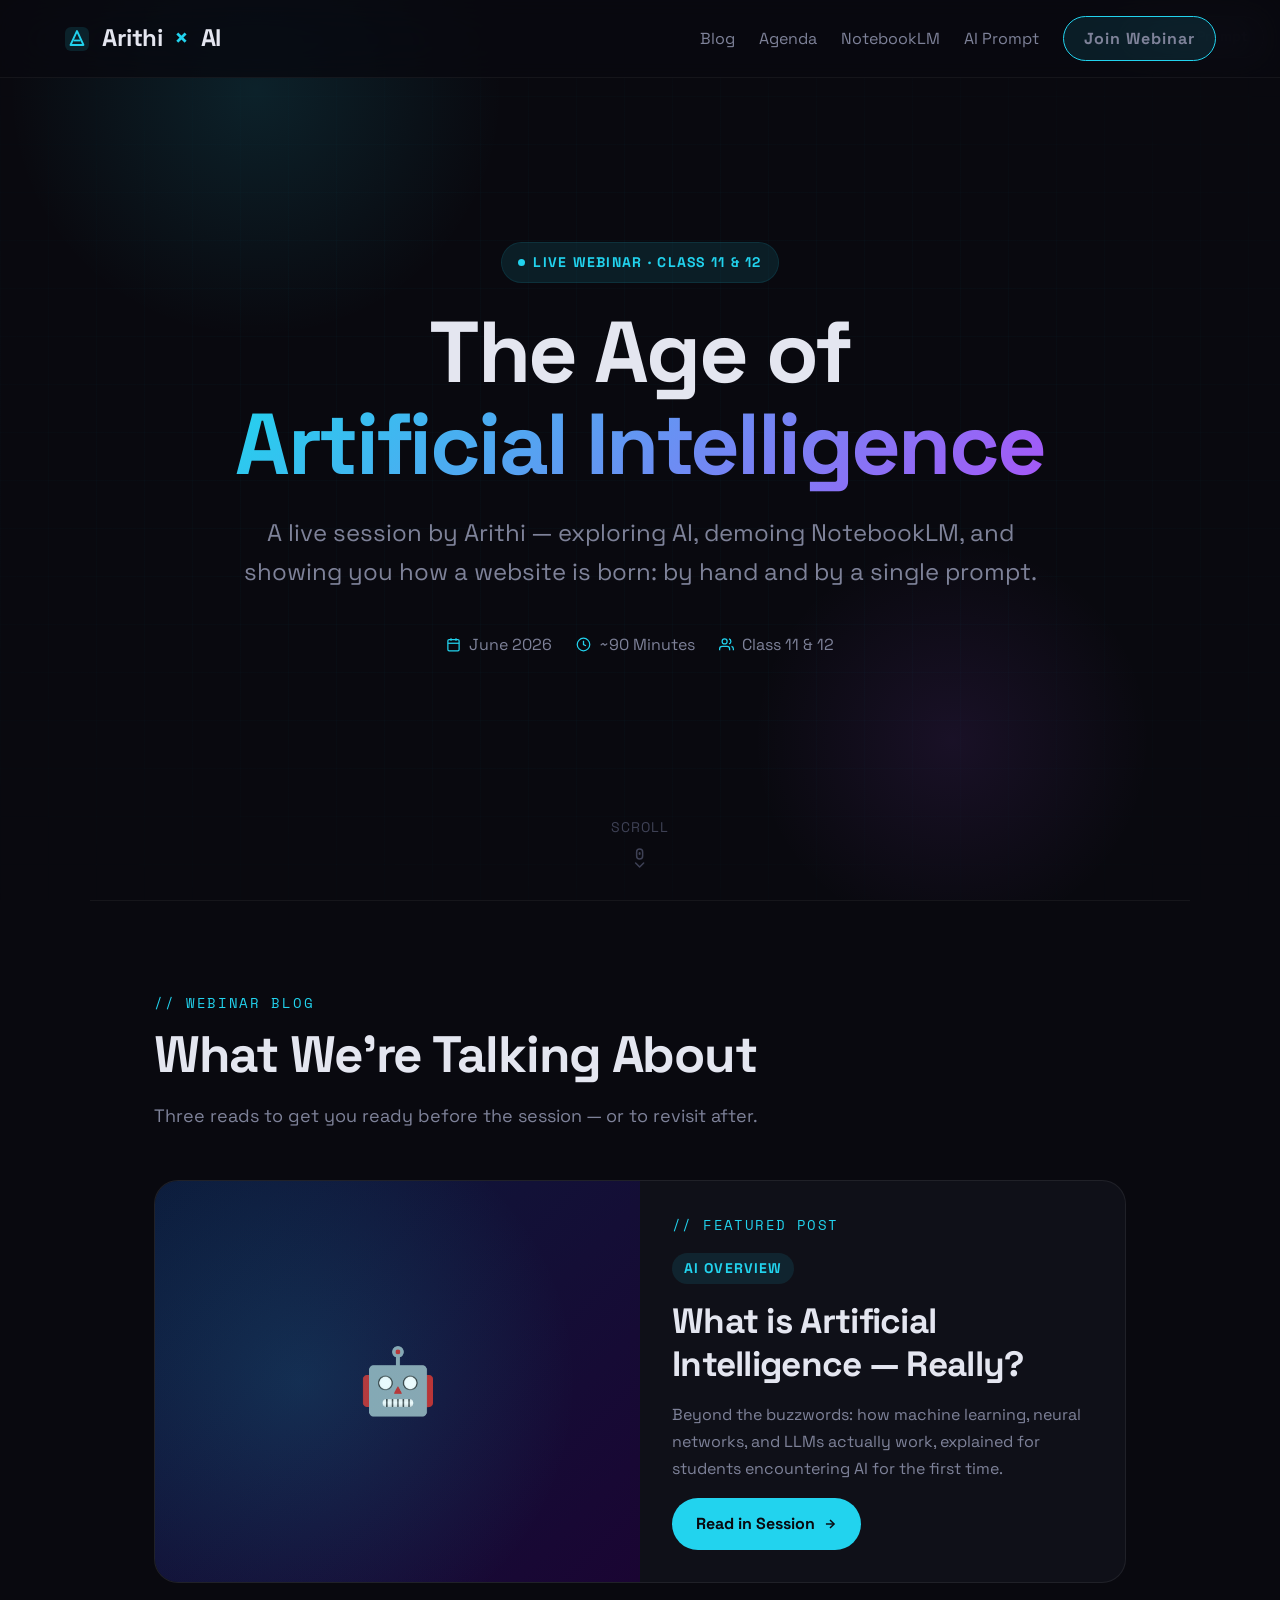
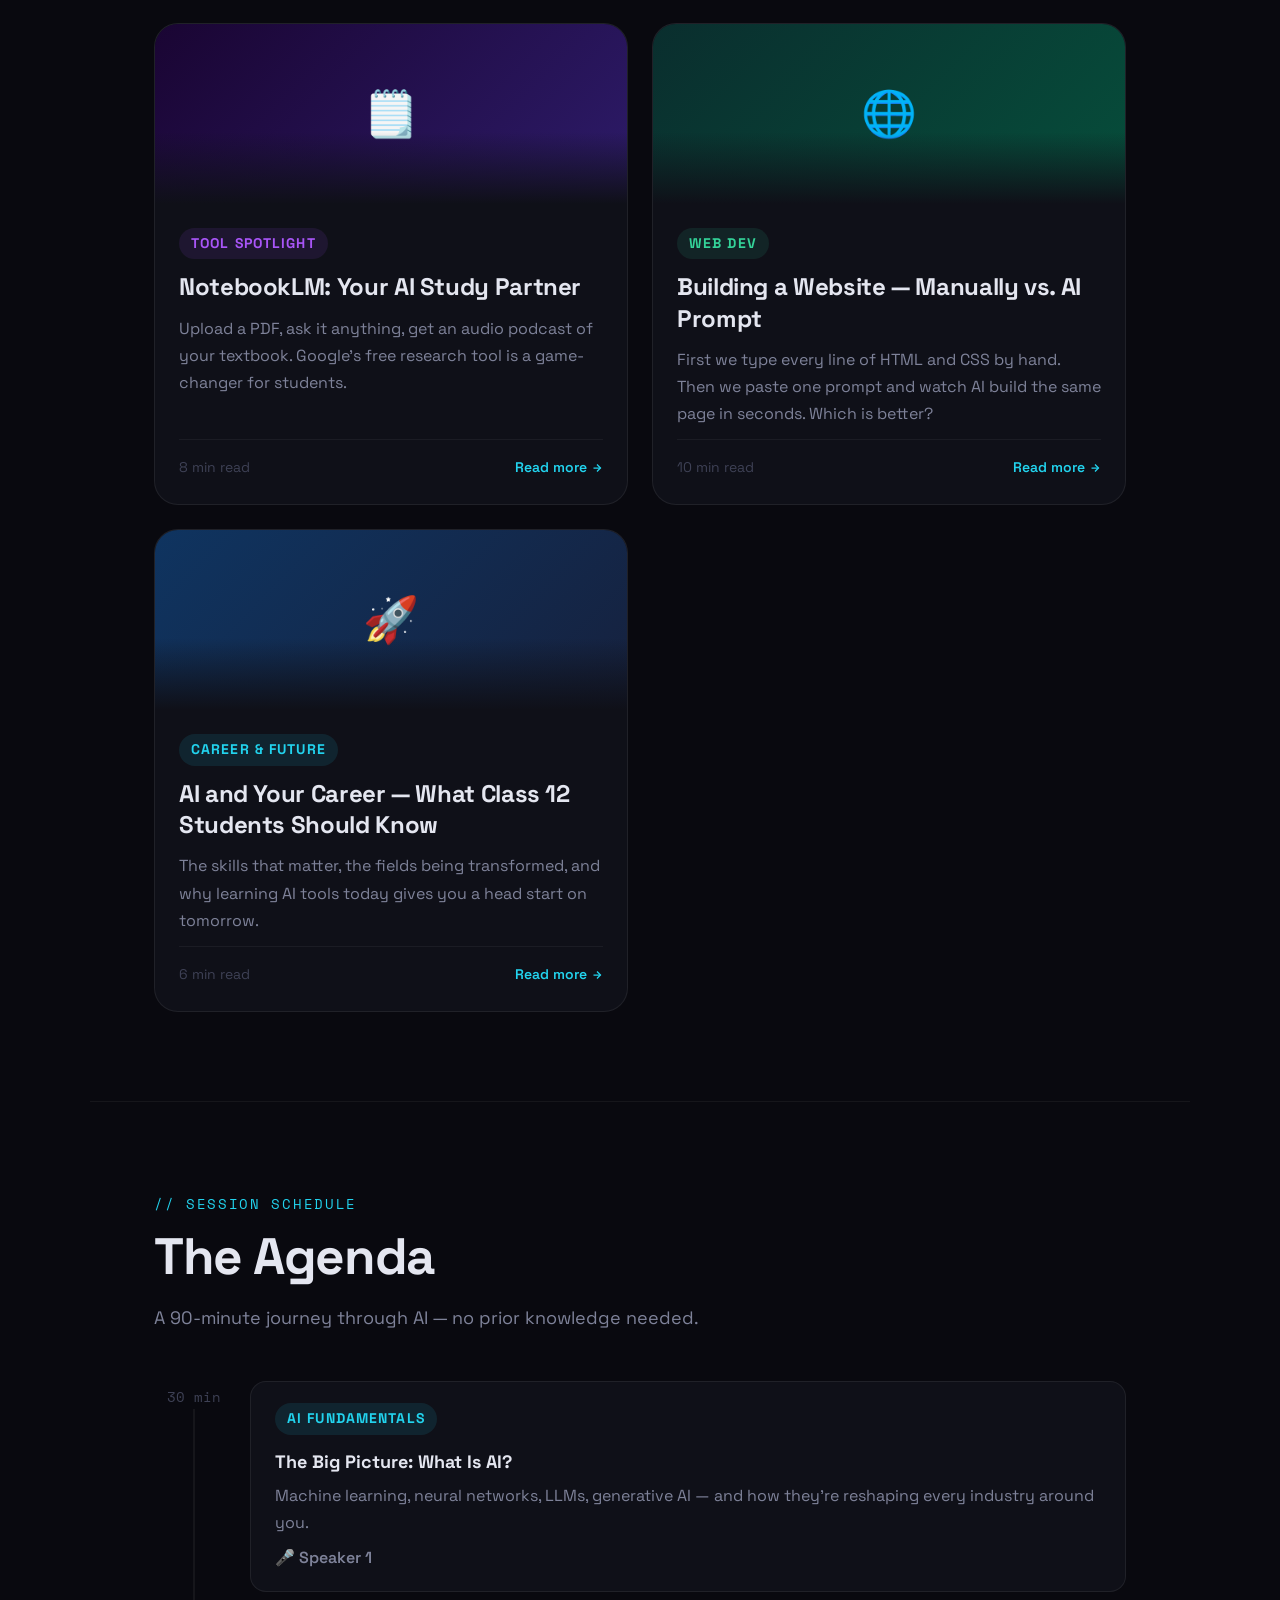
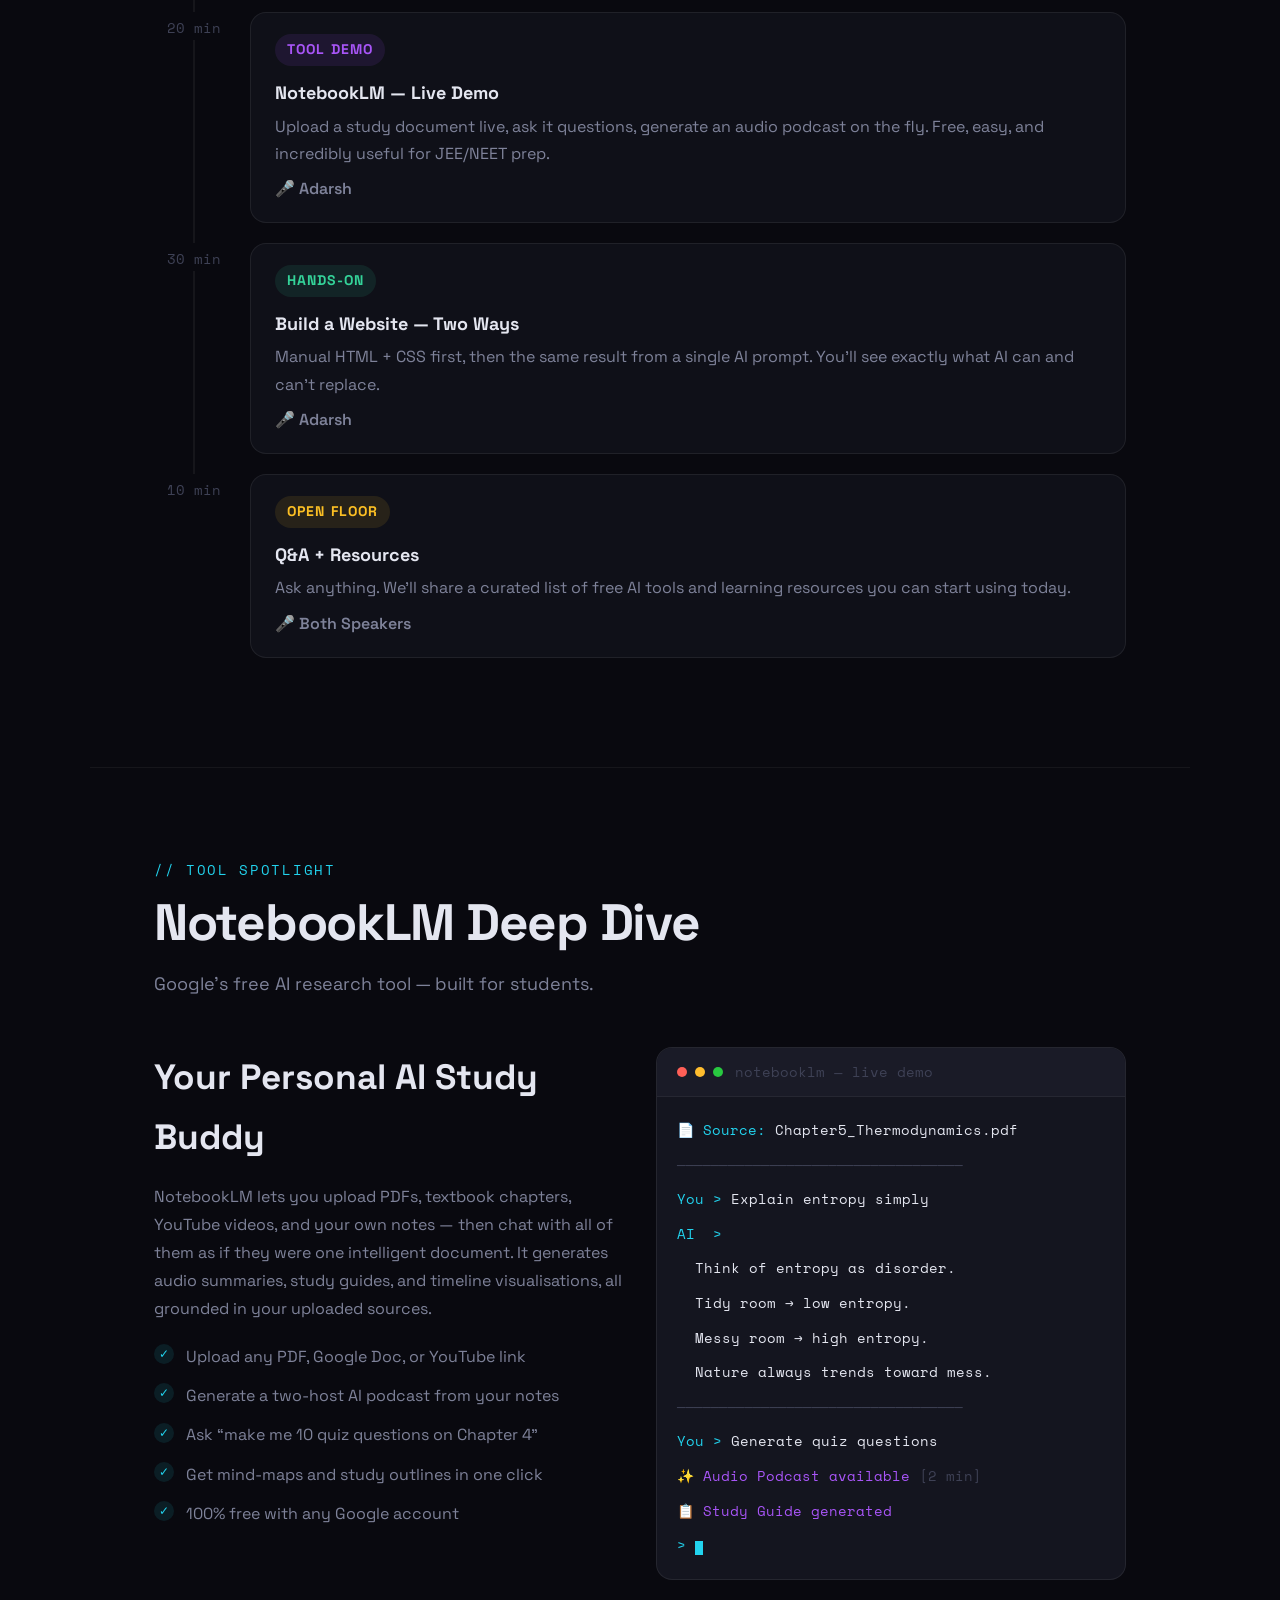
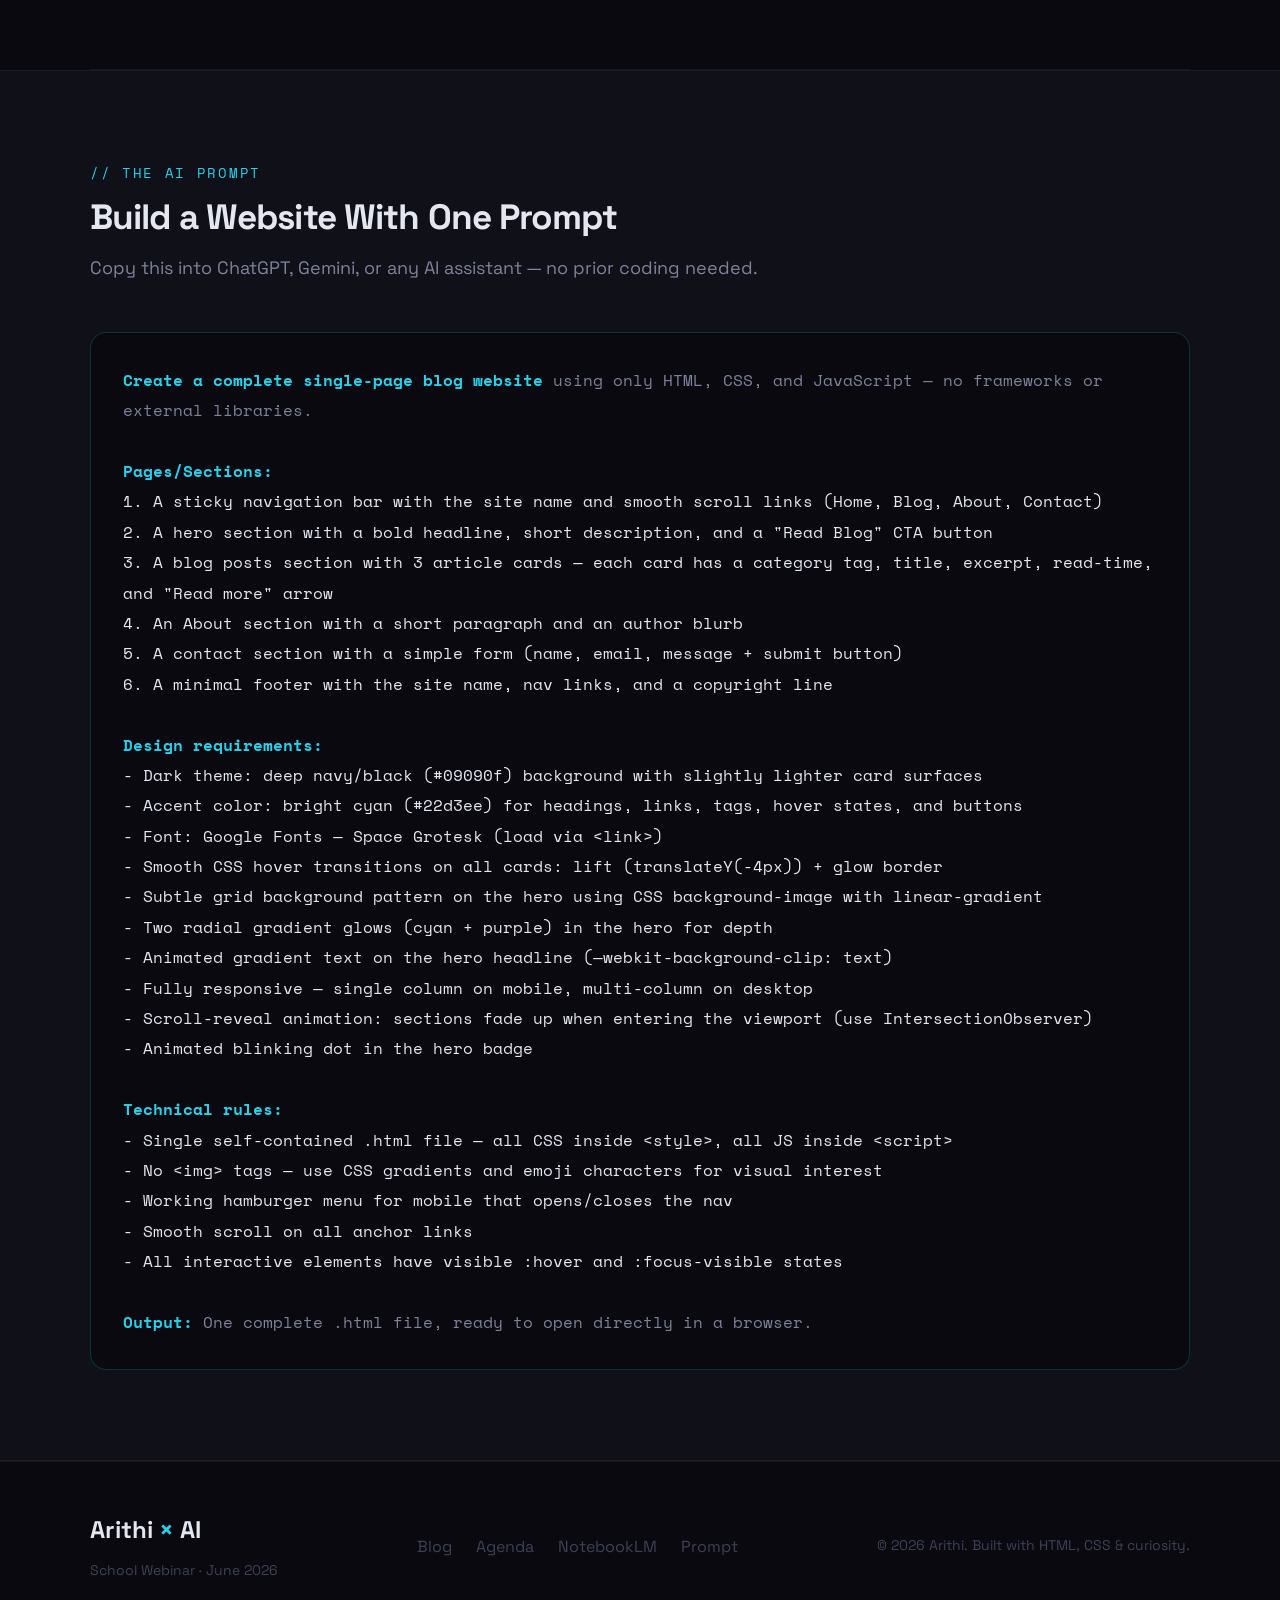
==== index.html @ dba4699f "feat: add Arithi AI webinar blog site (HTML/CSS/JS)" ====
<!DOCTYPE html>
<html lang="en">
<head>
  <meta charset="UTF-8" />
  <meta name="viewport" content="width=device-width, initial-scale=1.0" />
  <title>Arithi × AI Webinar — Blog</title>
  <link rel="preconnect" href="https://fonts.googleapis.com">
  <link rel="preconnect" href="https://fonts.gstatic.com" crossorigin>
  <link href="https://fonts.googleapis.com/css2?family=Space+Grotesk:wght@300..700&family=Space+Mono:wght@400;700&display=swap" rel="stylesheet">
  <style>
    /* ── RESET & TOKENS ───────────────────────────── */
    *, *::before, *::after { box-sizing: border-box; margin: 0; padding: 0; }
    html {
      scroll-behavior: smooth;
      scroll-padding-top: 72px;
      -webkit-font-smoothing: antialiased;
    }
    :root {
      --ff-body:    'Space Grotesk', sans-serif;
      --ff-mono:    'Space Mono', monospace;

      --text-xs:    clamp(.75rem,  .7rem  + .25vw, .875rem);
      --text-sm:    clamp(.875rem, .8rem  + .35vw, 1rem);
      --text-base:  clamp(1rem,    .95rem + .25vw, 1.125rem);
      --text-lg:    clamp(1.125rem,1rem   + .75vw, 1.5rem);
      --text-xl:    clamp(1.5rem,  1.2rem + 1.25vw,2.25rem);
      --text-2xl:   clamp(2rem,    1.2rem + 2.5vw, 3.5rem);
      --text-hero:  clamp(2.6rem,  1rem   + 5.5vw, 6rem);

      --sp1:.25rem; --sp2:.5rem;  --sp3:.75rem; --sp4:1rem;
      --sp5:1.25rem;--sp6:1.5rem; --sp8:2rem;   --sp10:2.5rem;
      --sp12:3rem;  --sp16:4rem;  --sp20:5rem;  --sp24:6rem;

      --r-sm:.375rem; --r-md:.5rem; --r-lg:.75rem;
      --r-xl:1rem;    --r-2xl:1.5rem; --r-full:9999px;

      --dur:180ms;
      --ease:cubic-bezier(.16,1,.3,1);

      --bg:       #09090f;
      --surf:     #0f1018;
      --surf2:    #14151f;
      --surf3:    #1a1b27;
      --border:   rgba(255,255,255,.07);
      --div:      rgba(255,255,255,.05);

      --tx:       #e4e6f0;
      --tx-mut:   #7e8299;
      --tx-faint: #3e4155;

      --cyan:     #22d3ee;
      --cyan-dim: rgba(34,211,238,.1);
      --cyan-glo: rgba(34,211,238,.2);
      --purple:   #a855f7;
      --purple-dim:rgba(168,85,247,.1);

      --sh-sm: 0 1px 3px rgba(0,0,0,.5);
      --sh-md: 0 4px 20px rgba(0,0,0,.6);
      --sh-lg: 0 12px 48px rgba(0,0,0,.7);
    }

    body {
      font-family: var(--ff-body);
      font-size: var(--text-base);
      color: var(--tx);
      background: var(--bg);
      line-height: 1.7;
    }
    img { display:block; max-width:100%; height:auto; }
    a   { color:inherit; text-decoration:none; }
    button { cursor:pointer; background:none; border:none; font:inherit; color:inherit; }
    ::selection { background:var(--cyan-glo); color:var(--tx); }
    :focus-visible { outline:2px solid var(--cyan); outline-offset:3px; border-radius:var(--r-sm); }
    @media (prefers-reduced-motion:reduce) {
      *,*::before,*::after { animation-duration:.01ms!important; transition-duration:.01ms!important; }
    }

    /* ── NAV ────────────────────────────────────── */
    .nav {
      position: fixed; inset: 0 0 auto;
      z-index: 200;
      display: flex; align-items: center; justify-content: space-between;
      padding: var(--sp4) clamp(var(--sp6),5vw,var(--sp16));
      background: rgba(9,9,15,.82);
      backdrop-filter: blur(20px) saturate(160%);
      border-bottom: 1px solid var(--div);
      transition: background var(--dur) var(--ease);
    }
    .nav-logo {
      display: flex; align-items: center; gap: var(--sp3);
      font-weight: 700; font-size: var(--text-lg); letter-spacing: -.02em;
    }
    .nav-logo .accent { color: var(--cyan); }
    .nav-links {
      display: flex; align-items: center; gap: var(--sp6);
    }
    .nav-links a {
      font-size: var(--text-sm); color: var(--tx-mut);
      transition: color var(--dur) var(--ease);
      position: relative;
    }
    .nav-links a::after {
      content:''; position:absolute; bottom:-3px; left:0; right:0;
      height:1px; background:var(--cyan); transform:scaleX(0);
      transform-origin:left; transition:transform var(--dur) var(--ease);
    }
    .nav-links a:hover { color:var(--tx); }
    .nav-links a:hover::after { transform:scaleX(1); }
    .nav-cta {
      padding: var(--sp2) var(--sp5);
      background: var(--cyan-dim);
      border: 1px solid var(--cyan);
      color: var(--cyan);
      border-radius: var(--r-full);
      font-size: var(--text-xs); font-weight: 700; letter-spacing:.06em;
      transition: all var(--dur) var(--ease);
    }
    .nav-cta:hover { background:var(--cyan); color:var(--bg); }
    .hamburger {
      display: none; flex-direction: column; gap: 5px;
      width: 28px; padding: var(--sp1);
    }
    .hamburger span {
      display: block; height: 2px; background: var(--tx-mut);
      border-radius: var(--r-full);
      transition: all var(--dur) var(--ease);
    }
    .hamburger.open span:nth-child(1) { transform: translateY(7px) rotate(45deg); }
    .hamburger.open span:nth-child(2) { opacity: 0; }
    .hamburger.open span:nth-child(3) { transform: translateY(-7px) rotate(-45deg); }
    @media (max-width:720px) {
      .nav-links { display:none; position:absolute; top:100%; left:0; right:0;
        flex-direction:column; align-items:stretch; gap:0;
        background:var(--surf); border-bottom:1px solid var(--div); padding:var(--sp4) 0;
      }
      .nav-links.open { display:flex; }
      .nav-links a { padding:var(--sp3) clamp(var(--sp6),5vw,var(--sp16)); font-size:var(--text-base); }
      .nav-links a::after { display:none; }
      .nav-cta { margin:var(--sp3) clamp(var(--sp6),5vw,var(--sp16)); }
      .hamburger { display:flex; }
    }

    /* ── HERO ─────────────────────────────────────── */
    .hero {
      min-height: 100dvh;
      display: grid; place-items: center;
      padding: var(--sp24) clamp(var(--sp6),5vw,var(--sp16));
      position: relative; overflow: hidden; text-align: center;
    }
    .hero-grid-bg {
      position:absolute; inset:0;
      background-image:
        linear-gradient(rgba(34,211,238,.025) 1px,transparent 1px),
        linear-gradient(90deg,rgba(34,211,238,.025) 1px,transparent 1px);
      background-size:48px 48px;
      mask-image:radial-gradient(ellipse 80% 70% at 50% 50%,black 40%,transparent 100%);
    }
    .hero-glow-1 {
      position:absolute; width:500px; height:500px; border-radius:50%;
      background:radial-gradient(circle,rgba(34,211,238,.12) 0%,transparent 70%);
      top:10%; left:20%; transform:translate(-50%,-50%); pointer-events:none;
    }
    .hero-glow-2 {
      position:absolute; width:400px; height:400px; border-radius:50%;
      background:radial-gradient(circle,rgba(168,85,247,.1) 0%,transparent 70%);
      top:60%; right:10%; pointer-events:none;
    }
    .hero-inner { position:relative; z-index:1; max-width:860px; }
    .hero-badge {
      display:inline-flex; align-items:center; gap:var(--sp2);
      padding:var(--sp2) var(--sp4);
      border:1px solid var(--cyan-dim); background:var(--cyan-dim);
      color:var(--cyan); border-radius:var(--r-full);
      font-size:var(--text-xs); font-weight:700; letter-spacing:.09em;
      text-transform:uppercase; margin-bottom:var(--sp6);
      animation: badge-in .6s var(--ease) both;
    }
    .blink {
      width:7px;height:7px;border-radius:50%;background:var(--cyan);
      animation:blink 2s ease-in-out infinite;
    }
    @keyframes blink { 0%,100%{opacity:1;transform:scale(1)} 50%{opacity:.3;transform:scale(.6)} }
    @keyframes badge-in { from{opacity:0;transform:translateY(-10px)} to{opacity:1;transform:none} }

    .hero h1 {
      font-size:var(--text-hero); font-weight:700; line-height:1.06;
      letter-spacing:-.03em; margin-bottom:var(--sp6);
      animation: hero-in .7s .1s var(--ease) both;
    }
    .hero h1 .grad {
      background:linear-gradient(135deg,var(--cyan) 0%,var(--purple) 100%);
      -webkit-background-clip:text; -webkit-text-fill-color:transparent; background-clip:text;
    }
    @keyframes hero-in { from{opacity:0;transform:translateY(24px)} to{opacity:1;transform:none} }

    .hero-sub {
      font-size:var(--text-lg); color:var(--tx-mut); max-width:54ch;
      margin:0 auto var(--sp10); line-height:1.6;
      animation: hero-in .7s .2s var(--ease) both;
    }
    .hero-meta {
      display:flex; align-items:center; justify-content:center;
      gap:var(--sp6); flex-wrap:wrap;
      font-size:var(--text-sm); color:var(--tx-mut);
      animation: hero-in .7s .3s var(--ease) both;
    }
    .hero-meta-item { display:flex; align-items:center; gap:var(--sp2); }
    .hero-meta-item svg { color:var(--cyan); }
    .hero-scroll {
      position:absolute; bottom:var(--sp8); left:50%; transform:translateX(-50%);
      display:flex; flex-direction:column; align-items:center; gap:var(--sp2);
      font-size:var(--text-xs); color:var(--tx-faint); letter-spacing:.08em;
      animation:float 3s ease-in-out infinite;
    }
    @keyframes float { 0%,100%{transform:translateX(-50%) translateY(0)} 50%{transform:translateX(-50%) translateY(-6px)} }

    /* ── SECTION SHARED ─────────────────────────────────── */
    .section {
      padding: clamp(var(--sp16),7vw,var(--sp24)) clamp(var(--sp6),5vw,var(--sp16));
      max-width: 1100px; margin: 0 auto;
    }
    .sec-label {
      font-family:var(--ff-mono); font-size:var(--text-xs); color:var(--cyan);
      letter-spacing:.12em; text-transform:uppercase; margin-bottom:var(--sp3);
    }
    .sec-title {
      font-size:var(--text-2xl); font-weight:700; letter-spacing:-.025em;
      line-height:1.15; margin-bottom:var(--sp4);
    }
    .sec-sub {
      font-size:var(--text-base); color:var(--tx-mut);
      max-width:58ch; margin-bottom:var(--sp12); line-height:1.7;
    }
    .divider {
      border:none; border-top:1px solid var(--div);
      max-width:1100px; margin:0 auto;
    }

    /* ── BLOG CARDS ─────────────────────────────────────── */
    .blog-grid {
      display: grid;
      grid-template-columns: repeat(auto-fill, minmax(min(320px,100%), 1fr));
      gap: var(--sp6);
    }
    .blog-card {
      background:var(--surf);
      border:1px solid var(--border);
      border-radius:var(--r-2xl);
      overflow:hidden;
      display:flex; flex-direction:column;
      transition: transform var(--dur) var(--ease), box-shadow var(--dur) var(--ease), border-color var(--dur) var(--ease);
      cursor:pointer;
    }
    .blog-card:hover {
      transform:translateY(-4px);
      box-shadow:var(--sh-lg);
      border-color:rgba(34,211,238,.22);
    }
    .blog-card-thumb {
      height:180px;
      display:grid; place-items:center;
      font-size:2.8rem;
      position:relative; overflow:hidden;
    }
    .blog-card-thumb::after {
      content:''; position:absolute; inset:0;
      background:linear-gradient(to bottom,transparent 60%,var(--surf));
    }
    .card-1-bg { background:linear-gradient(135deg,#0f3460 0%,#16213e 100%); }
    .card-2-bg { background:linear-gradient(135deg,#1a0533 0%,#2d1b69 100%); }
    .card-3-bg { background:linear-gradient(135deg,#0a2e2e 0%,#064e3b 100%); }

    .blog-card-body { padding:var(--sp6); flex:1; display:flex; flex-direction:column; gap:var(--sp3); }
    .blog-tag {
      display:inline-block;
      font-size:var(--text-xs); font-weight:700; letter-spacing:.08em; text-transform:uppercase;
      padding:var(--sp1) var(--sp3); border-radius:var(--r-full); align-self:flex-start;
    }
    .tag-ai     { background:var(--cyan-dim);    color:var(--cyan); }
    .tag-tool   { background:var(--purple-dim);  color:var(--purple); }
    .tag-web    { background:rgba(52,211,153,.1); color:#34d399; }

    .blog-card-body h3 {
      font-size:var(--text-lg); font-weight:700; line-height:1.3; letter-spacing:-.015em;
    }
    .blog-card-body p { font-size:var(--text-sm); color:var(--tx-mut); line-height:1.7; flex:1; }
    .blog-card-foot {
      display:flex; align-items:center; justify-content:space-between;
      margin-top:auto; padding-top:var(--sp4);
      border-top:1px solid var(--div);
      font-size:var(--text-xs); color:var(--tx-faint);
    }
    .read-more {
      display:flex; align-items:center; gap:var(--sp1);
      color:var(--cyan); font-weight:600; font-size:var(--text-xs);
      transition:gap var(--dur) var(--ease);
    }
    .blog-card:hover .read-more { gap:var(--sp3); }

    /* ── FEATURED POST ─────────────────────────────────────── */
    .featured {
      background:var(--surf);
      border:1px solid var(--border);
      border-radius:var(--r-2xl);
      display:grid; grid-template-columns:1fr 1fr;
      overflow:hidden; margin-bottom:var(--sp10);
      transition: box-shadow var(--dur) var(--ease);
    }
    .featured:hover { box-shadow:var(--sh-lg); }
    @media (max-width:680px) { .featured { grid-template-columns:1fr; } }
    .featured-visual {
      min-height:280px; background:linear-gradient(135deg,#0c1a3a,#1a0533);
      display:grid; place-items:center; font-size:4rem; position:relative;
    }
    .featured-visual::before {
      content:''; position:absolute; inset:0;
      background:radial-gradient(circle at 30% 50%,rgba(34,211,238,.15),transparent 70%);
    }
    .featured-body {
      padding:var(--sp8); display:flex; flex-direction:column; justify-content:center; gap:var(--sp4);
    }
    .featured-label {
      font-family:var(--ff-mono); font-size:var(--text-xs); color:var(--cyan);
      letter-spacing:.1em; text-transform:uppercase;
    }
    .featured-body h2 {
      font-size:var(--text-xl); font-weight:700; line-height:1.2; letter-spacing:-.02em;
    }
    .featured-body p { font-size:var(--text-sm); color:var(--tx-mut); line-height:1.7; }
    .btn-primary {
      display:inline-flex; align-items:center; gap:var(--sp2);
      padding:var(--sp3) var(--sp6);
      background:var(--cyan); color:var(--bg);
      border-radius:var(--r-full); font-weight:700; font-size:var(--text-sm);
      transition: all var(--dur) var(--ease); align-self:flex-start;
    }
    .btn-primary:hover { background:#06b6d4; transform:translateY(-1px); box-shadow:0 4px 20px var(--cyan-glo); }

    /* ── AGENDA TIMELINE ─────────────────────────────────────── */
    .timeline { display:flex; flex-direction:column; gap:0; }
    .tl-item {
      display:grid; grid-template-columns:80px 1fr;
      gap:var(--sp4); align-items:stretch;
    }
    .tl-left {
      display:flex; flex-direction:column; align-items:center; gap:0;
    }
    .tl-dot {
      width:14px; height:14px; border-radius:50%;
      border:2px solid var(--cyan); background:var(--bg);
      flex-shrink:0; margin-top:6px; position:relative; z-index:1;
      transition:background var(--dur) var(--ease);
    }
    .tl-item:hover .tl-dot { background:var(--cyan); }
    .tl-line { flex:1; width:2px; background:var(--div); margin:0 auto; }
    .tl-item:last-child .tl-line { display:none; }
    .tl-time {
      font-family:var(--ff-mono); font-size:var(--text-xs); color:var(--tx-faint);
      text-align:right; padding-top:4px;
    }
    .tl-card {
      background:var(--surf);
      border:1px solid var(--border);
      border-radius:var(--r-xl);
      padding:var(--sp5) var(--sp6); margin-bottom:var(--sp5);
      transition: border-color var(--dur) var(--ease), box-shadow var(--dur) var(--ease);
    }
    .tl-item:hover .tl-card { border-color:rgba(34,211,238,.2); box-shadow:var(--sh-sm); }
    .tl-card h3 { font-size:var(--text-base); font-weight:700; margin-bottom:var(--sp1); }
    .tl-card p  { font-size:var(--text-sm); color:var(--tx-mut); line-height:1.7; }
    .tl-speaker { font-size:var(--text-xs); color:var(--cyan); font-weight:600; margin-top:var(--sp2); }

    /* ── NOTEBOOKLM DEMO ─────────────────────────────────────── */
    .demo-layout {
      display:grid; grid-template-columns:1fr 1fr;
      gap:var(--sp8); align-items:start;
    }
    @media (max-width:680px) { .demo-layout { grid-template-columns:1fr; } }
    .demo-text h2 { font-size:var(--text-xl); font-weight:700; margin-bottom:var(--sp4); }
    .demo-text p  { font-size:var(--text-sm); color:var(--tx-mut); line-height:1.75; margin-bottom:var(--sp5); }
    .checklist { list-style:none; display:flex; flex-direction:column; gap:var(--sp3); }
    .checklist li {
      display:flex; align-items:flex-start; gap:var(--sp3);
      font-size:var(--text-sm); color:var(--tx-mut);
    }
    .check-icon {
      width:20px; height:20px; border-radius:50%;
      background:rgba(34,211,238,.1); color:var(--cyan);
      display:grid; place-items:center; flex-shrink:0;
      font-size:.75rem; margin-top:.1em;
    }

    .terminal {
      background:var(--surf2); border:1px solid var(--border);
      border-radius:var(--r-xl); overflow:hidden;
      font-family:var(--ff-mono); font-size:var(--text-xs);
    }
    .term-bar {
      display:flex; align-items:center; gap:var(--sp3);
      padding:var(--sp3) var(--sp5);
      background:var(--surf3); border-bottom:1px solid var(--div);
    }
    .term-dots { display:flex; gap:var(--sp2); }
    .td { width:10px; height:10px; border-radius:50%; }
    .td-r{background:#ff5f57;} .td-y{background:#ffbd2e;} .td-g{background:#28c940;}
    .term-title { color:var(--tx-faint); font-size:var(--text-xs); }
    .term-body { padding:var(--sp5); display:flex; flex-direction:column; gap:var(--sp2); line-height:1.9; }
    .t-prompt { color:var(--cyan); }
    .t-out    { color:var(--tx); }
    .t-dim    { color:var(--tx-faint); }
    .t-hl     { color:var(--purple); }
    .term-cursor {
      display:inline-block; width:8px; height:1em;
      background:var(--cyan); animation:cur 1.1s step-end infinite; vertical-align:text-bottom;
    }
    @keyframes cur { 0%,100%{opacity:1} 50%{opacity:0} }

    /* ── PROMPT SECTION ─────────────────────────────────────── */
    .prompt-wrap {
      background:var(--surf); border-top:1px solid var(--div); border-bottom:1px solid var(--div);
      padding:clamp(var(--sp16),7vw,var(--sp24)) clamp(var(--sp6),5vw,var(--sp16));
    }
    .prompt-inner { max-width:1100px; margin:0 auto; }
    .prompt-box {
      background:var(--bg);
      border:1px solid rgba(34,211,238,.2);
      border-radius:var(--r-xl);
      padding:var(--sp8);
      font-family:var(--ff-mono); font-size:var(--text-sm);
      color:var(--tx-mut); line-height:1.9;
      white-space:pre-wrap; word-break:break-word;
      position:relative;
    }
    .pk { color:var(--cyan); font-weight:700; }
    .pv { color:var(--tx); }
    .copy-btn {
      position:absolute; top:var(--sp4); right:var(--sp4);
      display:flex; align-items:center; gap:var(--sp2);
      padding:var(--sp2) var(--sp4);
      border:1px solid var(--border);
      border-radius:var(--r-full); background:var(--surf);
      font-family:var(--ff-body); font-size:var(--text-xs); font-weight:700;
      color:var(--tx-mut); transition:all var(--dur) var(--ease);
    }
    .copy-btn:hover { border-color:var(--cyan); color:var(--cyan); }

    /* ── FOOTER ────────────────────────────────────────── */
    footer {
      padding:var(--sp12) clamp(var(--sp6),5vw,var(--sp16));
      border-top:1px solid var(--div);
    }
    .footer-inner {
      max-width:1100px; margin:0 auto;
      display:flex; align-items:center; justify-content:space-between; flex-wrap:wrap;
      gap:var(--sp6);
    }
    .footer-logo { font-weight:700; font-size:var(--text-lg); }
    .footer-logo span { color:var(--cyan); }
    .footer-links { display:flex; gap:var(--sp6); }
    .footer-links a { font-size:var(--text-sm); color:var(--tx-faint); transition:color var(--dur) var(--ease); }
    .footer-links a:hover { color:var(--cyan); }
    .footer-copy { font-size:var(--text-xs); color:var(--tx-faint); }

    /* ── REVEAL ANIMATION ───────────────────────────────────────── */
    .reveal { opacity:0; transform:translateY(22px); transition:opacity .55s var(--ease), transform .55s var(--ease); }
    .reveal.in { opacity:1; transform:none; }
    .reveal-d1 { transition-delay:.08s; }
    .reveal-d2 { transition-delay:.16s; }
    .reveal-d3 { transition-delay:.24s; }
  </style>
</head>
<body>

  <!-- NAV -->
  <nav class="nav" id="nav">
    <div class="nav-logo">
      <svg width="26" height="26" viewBox="0 0 26 26" fill="none" aria-label="Arithi">
        <rect x="1" y="1" width="24" height="24" rx="6" fill="rgba(34,211,238,.12)"/>
        <path d="M13 5L19.5 19H6.5L13 5Z" stroke="#22d3ee" stroke-width="1.8" stroke-linejoin="round"/>
        <line x1="9.5" y1="14.5" x2="16.5" y2="14.5" stroke="#22d3ee" stroke-width="1.8"/>
      </svg>
      Arithi <span class="accent">×</span> AI
    </div>
    <div class="nav-links" id="navLinks">
      <a href="#blog">Blog</a>
      <a href="#agenda">Agenda</a>
      <a href="#notebooklm">NotebookLM</a>
      <a href="#prompt">AI Prompt</a>
      <a href="#agenda" class="nav-cta">Join Webinar</a>
    </div>
    <button class="hamburger" id="hamburger" aria-label="Toggle menu">
      <span></span><span></span><span></span>
    </button>
  </nav>

  <!-- HERO -->
  <section class="hero">
    <div class="hero-grid-bg"></div>
    <div class="hero-glow-1"></div>
    <div class="hero-glow-2"></div>
    <div class="hero-inner">
      <div class="hero-badge"><span class="blink"></span>Live Webinar &middot; Class 11 &amp; 12</div>
      <h1>The Age of<br><span class="grad">Artificial Intelligence</span></h1>
      <p class="hero-sub">
        A live session by Arithi &mdash; exploring AI, demoing NotebookLM, and showing you how a website is born: by hand and by a single prompt.
      </p>
      <div class="hero-meta">
        <span class="hero-meta-item">
          <svg width="15" height="15" viewBox="0 0 24 24" fill="none" stroke="currentColor" stroke-width="2">
            <rect x="3" y="4" width="18" height="18" rx="2"/>
            <line x1="16" y1="2" x2="16" y2="6"/><line x1="8" y1="2" x2="8" y2="6"/>
            <line x1="3" y1="10" x2="21" y2="10"/>
          </svg> June 2026
        </span>
        <span class="hero-meta-item">
          <svg width="15" height="15" viewBox="0 0 24 24" fill="none" stroke="currentColor" stroke-width="2">
            <circle cx="12" cy="12" r="10"/><polyline points="12 6 12 12 16 14"/>
          </svg> ~90 Minutes
        </span>
        <span class="hero-meta-item">
          <svg width="15" height="15" viewBox="0 0 24 24" fill="none" stroke="currentColor" stroke-width="2">
            <path d="M17 21v-2a4 4 0 0 0-4-4H5a4 4 0 0 0-4 4v2"/>
            <circle cx="9" cy="7" r="4"/>
            <path d="M23 21v-2a4 4 0 0 0-3-3.87"/><path d="M16 3.13a4 4 0 0 1 0 7.75"/>
          </svg> Class 11 &amp; 12
        </span>
      </div>
    </div>
    <div class="hero-scroll">
      <span>SCROLL</span>
      <svg width="16" height="20" viewBox="0 0 16 20" fill="none">
        <rect x="5" y="1" width="6" height="10" rx="3" stroke="currentColor" stroke-width="1.5"/>
        <line x1="8" y1="5" x2="8" y2="6" stroke="currentColor" stroke-width="2" stroke-linecap="round"/>
        <polyline points="4,15 8,19 12,15" stroke="currentColor" stroke-width="1.5" stroke-linecap="round" stroke-linejoin="round"/>
      </svg>
    </div>
  </section>

  <hr class="divider">

  <!-- BLOG -->
  <section class="section reveal" id="blog">
    <p class="sec-label">// Webinar Blog</p>
    <h2 class="sec-title">What We're Talking About</h2>
    <p class="sec-sub">Three reads to get you ready before the session &mdash; or to revisit after.</p>

    <div class="featured reveal">
      <div class="featured-visual">🤖</div>
      <div class="featured-body">
        <span class="featured-label">// Featured Post</span>
        <span class="blog-tag tag-ai">AI Overview</span>
        <h2>What is Artificial Intelligence &mdash; Really?</h2>
        <p>Beyond the buzzwords: how machine learning, neural networks, and LLMs actually work, explained for students encountering AI for the first time.</p>
        <a href="#agenda" class="btn-primary">
          Read in Session
          <svg width="14" height="14" viewBox="0 0 24 24" fill="none" stroke="currentColor" stroke-width="2.5">
            <line x1="5" y1="12" x2="19" y2="12"/><polyline points="12 5 19 12 12 19"/>
          </svg>
        </a>
      </div>
    </div>

    <div class="blog-grid">
      <article class="blog-card reveal reveal-d1">
        <div class="blog-card-thumb card-2-bg">🗒️</div>
        <div class="blog-card-body">
          <span class="blog-tag tag-tool">Tool Spotlight</span>
          <h3>NotebookLM: Your AI Study Partner</h3>
          <p>Upload a PDF, ask it anything, get an audio podcast of your textbook. Google's free research tool is a game-changer for students.</p>
          <div class="blog-card-foot">
            <span>8 min read</span>
            <span class="read-more">Read more
              <svg width="12" height="12" viewBox="0 0 24 24" fill="none" stroke="currentColor" stroke-width="2.5">
                <line x1="5" y1="12" x2="19" y2="12"/><polyline points="12 5 19 12 12 19"/>
              </svg>
            </span>
          </div>
        </div>
      </article>
      <article class="blog-card reveal reveal-d2">
        <div class="blog-card-thumb card-3-bg">🌐</div>
        <div class="blog-card-body">
          <span class="blog-tag tag-web">Web Dev</span>
          <h3>Building a Website &mdash; Manually vs. AI Prompt</h3>
          <p>First we type every line of HTML and CSS by hand. Then we paste one prompt and watch AI build the same page in seconds. Which is better?</p>
          <div class="blog-card-foot">
            <span>10 min read</span>
            <span class="read-more">Read more
              <svg width="12" height="12" viewBox="0 0 24 24" fill="none" stroke="currentColor" stroke-width="2.5">
                <line x1="5" y1="12" x2="19" y2="12"/><polyline points="12 5 19 12 12 19"/>
              </svg>
            </span>
          </div>
        </div>
      </article>
      <article class="blog-card reveal reveal-d3">
        <div class="blog-card-thumb card-1-bg">🚀</div>
        <div class="blog-card-body">
          <span class="blog-tag tag-ai">Career &amp; Future</span>
          <h3>AI and Your Career &mdash; What Class 12 Students Should Know</h3>
          <p>The skills that matter, the fields being transformed, and why learning AI tools today gives you a head start on tomorrow.</p>
          <div class="blog-card-foot">
            <span>6 min read</span>
            <span class="read-more">Read more
              <svg width="12" height="12" viewBox="0 0 24 24" fill="none" stroke="currentColor" stroke-width="2.5">
                <line x1="5" y1="12" x2="19" y2="12"/><polyline points="12 5 19 12 12 19"/>
              </svg>
            </span>
          </div>
        </div>
      </article>
    </div>
  </section>

  <hr class="divider">

  <!-- AGENDA -->
  <section class="section reveal" id="agenda">
    <p class="sec-label">// Session Schedule</p>
    <h2 class="sec-title">The Agenda</h2>
    <p class="sec-sub">A 90-minute journey through AI &mdash; no prior knowledge needed.</p>
    <div class="timeline">
      <div class="tl-item">
        <div class="tl-left"><span class="tl-time">30 min</span><div class="tl-line"></div></div>
        <div class="tl-card">
          <span class="blog-tag tag-ai" style="margin-bottom:var(--sp3)">AI Fundamentals</span>
          <h3>The Big Picture: What Is AI?</h3>
          <p>Machine learning, neural networks, LLMs, generative AI &mdash; and how they're reshaping every industry around you.</p>
          <p class="tl-speaker">🎤 Speaker 1</p>
        </div>
      </div>
      <div class="tl-item">
        <div class="tl-left"><span class="tl-time">20 min</span><div class="tl-line"></div></div>
        <div class="tl-card">
          <span class="blog-tag tag-tool" style="margin-bottom:var(--sp3)">Tool Demo</span>
          <h3>NotebookLM &mdash; Live Demo</h3>
          <p>Upload a study document live, ask it questions, generate an audio podcast on the fly. Free, easy, and incredibly useful for JEE/NEET prep.</p>
          <p class="tl-speaker">🎤 Adarsh</p>
        </div>
      </div>
      <div class="tl-item">
        <div class="tl-left"><span class="tl-time">30 min</span><div class="tl-line"></div></div>
        <div class="tl-card">
          <span class="blog-tag tag-web" style="margin-bottom:var(--sp3)">Hands-On</span>
          <h3>Build a Website &mdash; Two Ways</h3>
          <p>Manual HTML + CSS first, then the same result from a single AI prompt. You'll see exactly what AI can and can't replace.</p>
          <p class="tl-speaker">🎤 Adarsh</p>
        </div>
      </div>
      <div class="tl-item">
        <div class="tl-left"><span class="tl-time">10 min</span><div class="tl-line"></div></div>
        <div class="tl-card">
          <span class="blog-tag" style="background:rgba(251,191,36,.1);color:#fbbf24;margin-bottom:var(--sp3)">Open Floor</span>
          <h3>Q&amp;A + Resources</h3>
          <p>Ask anything. We'll share a curated list of free AI tools and learning resources you can start using today.</p>
          <p class="tl-speaker">🎤 Both Speakers</p>
        </div>
      </div>
    </div>
  </section>

  <hr class="divider">

  <!-- NOTEBOOKLM -->
  <section class="section reveal" id="notebooklm">
    <p class="sec-label">// Tool Spotlight</p>
    <h2 class="sec-title">NotebookLM Deep Dive</h2>
    <p class="sec-sub">Google's free AI research tool &mdash; built for students.</p>
    <div class="demo-layout">
      <div class="demo-text">
        <h2>Your Personal AI Study Buddy</h2>
        <p>NotebookLM lets you upload PDFs, textbook chapters, YouTube videos, and your own notes &mdash; then chat with all of them as if they were one intelligent document. It generates audio summaries, study guides, and timeline visualisations, all grounded in your uploaded sources.</p>
        <ul class="checklist">
          <li><span class="check-icon">✓</span> Upload any PDF, Google Doc, or YouTube link</li>
          <li><span class="check-icon">✓</span> Generate a two-host AI podcast from your notes</li>
          <li><span class="check-icon">✓</span> Ask &ldquo;make me 10 quiz questions on Chapter 4&rdquo;</li>
          <li><span class="check-icon">✓</span> Get mind-maps and study outlines in one click</li>
          <li><span class="check-icon">✓</span> 100% free with any Google account</li>
        </ul>
      </div>
      <div class="terminal">
        <div class="term-bar">
          <div class="term-dots"><div class="td td-r"></div><div class="td td-y"></div><div class="td td-g"></div></div>
          <span class="term-title">notebooklm &mdash; live demo</span>
        </div>
        <div class="term-body">
          <div><span class="t-prompt">📄 Source:</span> <span class="t-out">Chapter5_Thermodynamics.pdf</span></div>
          <div class="t-dim">──────────────────────────────────</div>
          <div><span class="t-prompt">You &gt;</span> <span class="t-out">Explain entropy simply</span></div>
          <div><span class="t-prompt">AI &nbsp;&gt;</span></div>
          <div class="t-out">&nbsp;&nbsp;Think of entropy as disorder.</div>
          <div class="t-out">&nbsp;&nbsp;Tidy room &rarr; low entropy.</div>
          <div class="t-out">&nbsp;&nbsp;Messy room &rarr; high entropy.</div>
          <div class="t-out">&nbsp;&nbsp;Nature always trends toward mess.</div>
          <div class="t-dim">──────────────────────────────────</div>
          <div><span class="t-prompt">You &gt;</span> <span class="t-out">Generate quiz questions</span></div>
          <div><span class="t-hl">✨ Audio Podcast available</span> <span class="t-dim">[2 min]</span></div>
          <div><span class="t-hl">📋 Study Guide generated</span></div>
          <div><span class="t-prompt">&gt;</span> <span class="term-cursor"></span></div>
        </div>
      </div>
    </div>
  </section>

  <hr class="divider">

  <!-- PROMPT SECTION -->
  <section class="prompt-wrap" id="prompt">
    <div class="prompt-inner">
      <p class="sec-label">// The AI Prompt</p>
      <h2 class="sec-title" style="font-size:var(--text-xl);margin-bottom:var(--sp4)">Build a Website With One Prompt</h2>
      <p class="sec-sub">Copy this into ChatGPT, Gemini, or any AI assistant &mdash; no prior coding needed.</p>
      <div class="prompt-box" id="promptText"><span class="pk">Create a complete single-page blog website</span> using only HTML, CSS, and JavaScript &mdash; no frameworks or external libraries.

<span class="pk">Pages/Sections:</span>
<span class="pv">1. A sticky navigation bar with the site name and smooth scroll links (Home, Blog, About, Contact)
2. A hero section with a bold headline, short description, and a "Read Blog" CTA button
3. A blog posts section with 3 article cards &mdash; each card has a category tag, title, excerpt, read-time, and "Read more" arrow
4. An About section with a short paragraph and an author blurb
5. A contact section with a simple form (name, email, message + submit button)
6. A minimal footer with the site name, nav links, and a copyright line</span>

<span class="pk">Design requirements:</span>
<span class="pv">- Dark theme: deep navy/black (#09090f) background with slightly lighter card surfaces
- Accent color: bright cyan (#22d3ee) for headings, links, tags, hover states, and buttons
- Font: Google Fonts &mdash; Space Grotesk (load via &lt;link&gt;)
- Smooth CSS hover transitions on all cards: lift (translateY(-4px)) + glow border
- Subtle grid background pattern on the hero using CSS background-image with linear-gradient
- Two radial gradient glows (cyan + purple) in the hero for depth
- Animated gradient text on the hero headline (&mdash;webkit-background-clip: text)
- Fully responsive &mdash; single column on mobile, multi-column on desktop
- Scroll-reveal animation: sections fade up when entering the viewport (use IntersectionObserver)
- Animated blinking dot in the hero badge</span>

<span class="pk">Technical rules:</span>
<span class="pv">- Single self-contained .html file &mdash; all CSS inside &lt;style&gt;, all JS inside &lt;script&gt;
- No &lt;img&gt; tags &mdash; use CSS gradients and emoji characters for visual interest
- Working hamburger menu for mobile that opens/closes the nav
- Smooth scroll on all anchor links
- All interactive elements have visible :hover and :focus-visible states</span>

<span class="pk">Output:</span> One complete .html file, ready to open directly in a browser.</div>
      <button class="copy-btn" id="copyBtn" onclick="copyPrompt()">
        <svg width="13" height="13" viewBox="0 0 24 24" fill="none" stroke="currentColor" stroke-width="2">
          <rect x="9" y="9" width="13" height="13" rx="2"/>
          <path d="M5 15H4a2 2 0 0 1-2-2V4a2 2 0 0 1 2-2h9a2 2 0 0 1 2 2v1"/>
        </svg>
        Copy Prompt
      </button>
    </div>
  </section>

  <!-- FOOTER -->
  <footer>
    <div class="footer-inner">
      <div>
        <div class="footer-logo">Arithi <span>×</span> AI</div>
        <p style="font-size:var(--text-xs);color:var(--tx-faint);margin-top:var(--sp2)">School Webinar &middot; June 2026</p>
      </div>
      <div class="footer-links">
        <a href="#blog">Blog</a>
        <a href="#agenda">Agenda</a>
        <a href="#notebooklm">NotebookLM</a>
        <a href="#prompt">Prompt</a>
      </div>
      <p class="footer-copy">&copy; 2026 Arithi. Built with HTML, CSS &amp; curiosity.</p>
    </div>
  </footer>

  <script>
    // Hamburger toggle
    const ham = document.getElementById('hamburger');
    const links = document.getElementById('navLinks');
    ham.addEventListener('click', () => {
      ham.classList.toggle('open');
      links.classList.toggle('open');
    });
    links.querySelectorAll('a').forEach(a => a.addEventListener('click', () => {
      ham.classList.remove('open');
      links.classList.remove('open');
    }));

    // Scroll reveal
    const obs = new IntersectionObserver((entries) => {
      entries.forEach(e => { if (e.isIntersecting) { e.target.classList.add('in'); obs.unobserve(e.target); } });
    }, { threshold: 0.1 });
    document.querySelectorAll('.reveal').forEach(el => obs.observe(el));

    // Copy prompt
    function copyPrompt() {
      const text = document.getElementById('promptText').innerText;
      navigator.clipboard.writeText(text).then(() => {
        const btn = document.getElementById('copyBtn');
        const orig = btn.innerHTML;
        btn.innerHTML = `<svg width="13" height="13" viewBox="0 0 24 24" fill="none" stroke="currentColor" stroke-width="2.5"><polyline points="20 6 9 17 4 12"/></svg> Copied!`;
        btn.style.cssText = 'border-color:var(--cyan);color:var(--cyan)';
        setTimeout(() => { btn.innerHTML = orig; btn.style.cssText = ''; }, 2000);
      });
    }
  </script>
</body>
</html>
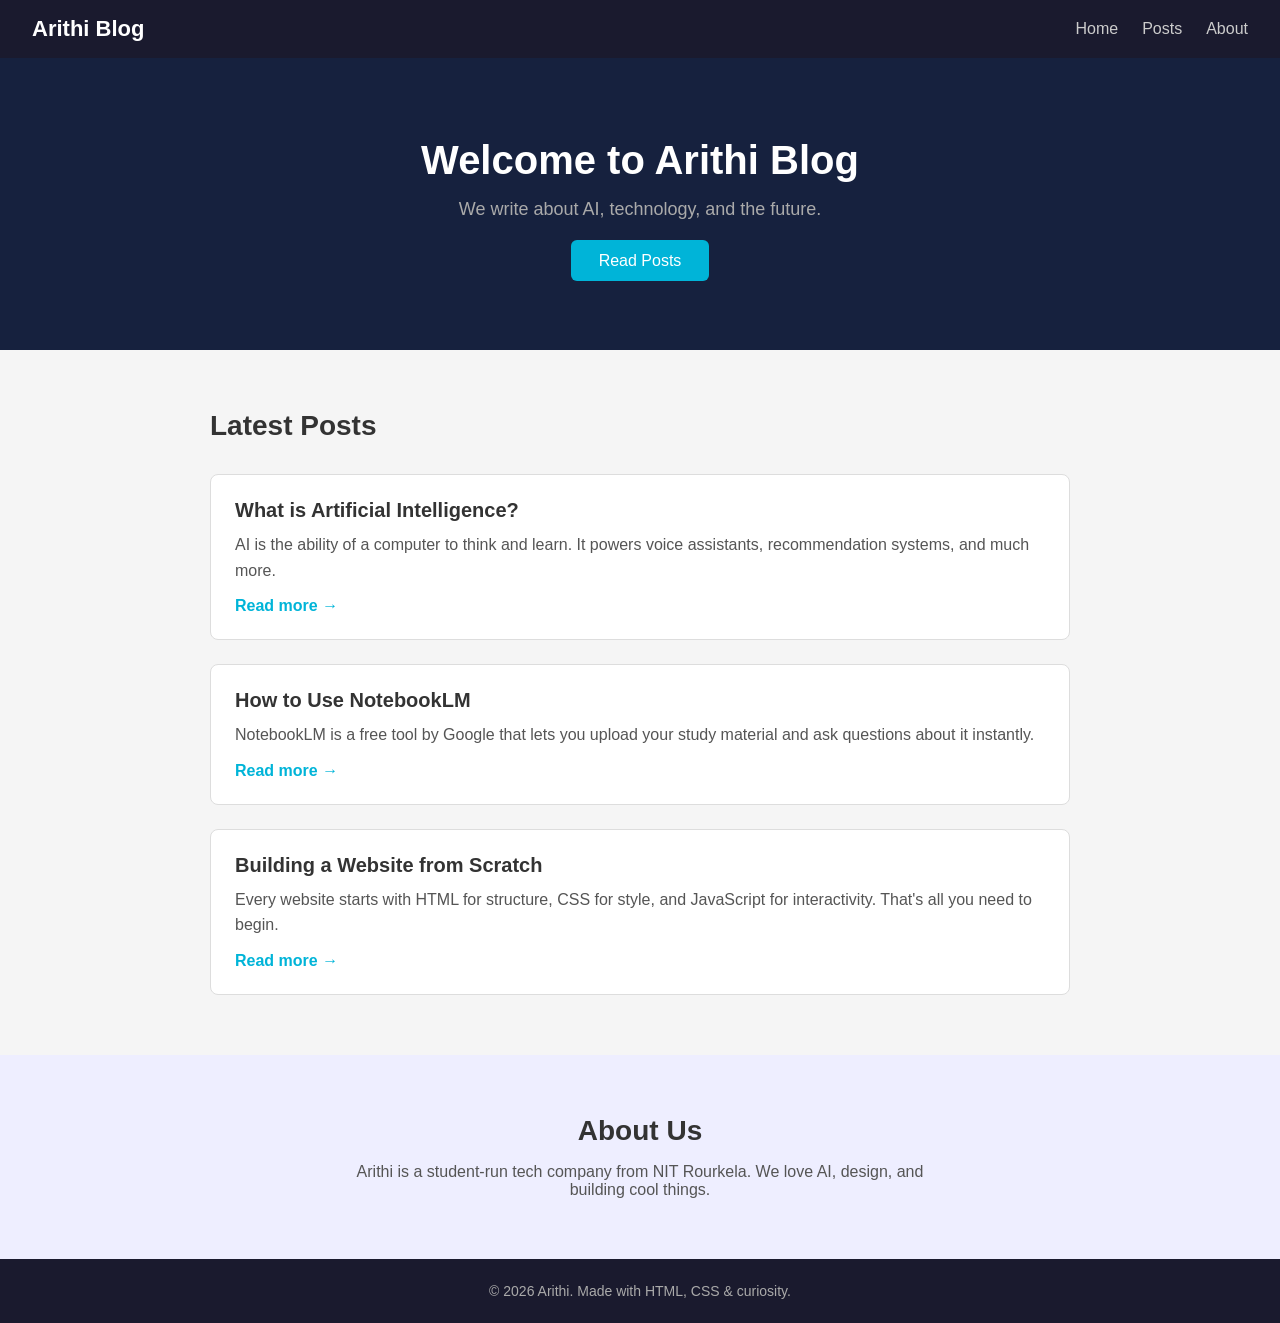
==== commit b90b997c: "simplify: replace with beginner hand-coded version for webinar demo" ====
--- a/index.html
+++ b/index.html
@@ -3,800 +3,63 @@
 <head>
   <meta charset="UTF-8" />
   <meta name="viewport" content="width=device-width, initial-scale=1.0" />
-  <title>Arithi × AI Webinar — Blog</title>
-  <link rel="preconnect" href="https://fonts.googleapis.com">
-  <link rel="preconnect" href="https://fonts.gstatic.com" crossorigin>
-  <link href="https://fonts.googleapis.com/css2?family=Space+Grotesk:wght@300..700&family=Space+Mono:wght@400;700&display=swap" rel="stylesheet">
-  <style>
-    /* ── RESET & TOKENS ───────────────────────────── */
-    *, *::before, *::after { box-sizing: border-box; margin: 0; padding: 0; }
-    html {
-      scroll-behavior: smooth;
-      scroll-padding-top: 72px;
-      -webkit-font-smoothing: antialiased;
-    }
-    :root {
-      --ff-body:    'Space Grotesk', sans-serif;
-      --ff-mono:    'Space Mono', monospace;
-
-      --text-xs:    clamp(.75rem,  .7rem  + .25vw, .875rem);
-      --text-sm:    clamp(.875rem, .8rem  + .35vw, 1rem);
-      --text-base:  clamp(1rem,    .95rem + .25vw, 1.125rem);
-      --text-lg:    clamp(1.125rem,1rem   + .75vw, 1.5rem);
-      --text-xl:    clamp(1.5rem,  1.2rem + 1.25vw,2.25rem);
-      --text-2xl:   clamp(2rem,    1.2rem + 2.5vw, 3.5rem);
-      --text-hero:  clamp(2.6rem,  1rem   + 5.5vw, 6rem);
-
-      --sp1:.25rem; --sp2:.5rem;  --sp3:.75rem; --sp4:1rem;
-      --sp5:1.25rem;--sp6:1.5rem; --sp8:2rem;   --sp10:2.5rem;
-      --sp12:3rem;  --sp16:4rem;  --sp20:5rem;  --sp24:6rem;
-
-      --r-sm:.375rem; --r-md:.5rem; --r-lg:.75rem;
-      --r-xl:1rem;    --r-2xl:1.5rem; --r-full:9999px;
-
-      --dur:180ms;
-      --ease:cubic-bezier(.16,1,.3,1);
-
-      --bg:       #09090f;
-      --surf:     #0f1018;
-      --surf2:    #14151f;
-      --surf3:    #1a1b27;
-      --border:   rgba(255,255,255,.07);
-      --div:      rgba(255,255,255,.05);
-
-      --tx:       #e4e6f0;
-      --tx-mut:   #7e8299;
-      --tx-faint: #3e4155;
-
-      --cyan:     #22d3ee;
-      --cyan-dim: rgba(34,211,238,.1);
-      --cyan-glo: rgba(34,211,238,.2);
-      --purple:   #a855f7;
-      --purple-dim:rgba(168,85,247,.1);
-
-      --sh-sm: 0 1px 3px rgba(0,0,0,.5);
-      --sh-md: 0 4px 20px rgba(0,0,0,.6);
-      --sh-lg: 0 12px 48px rgba(0,0,0,.7);
-    }
-
-    body {
-      font-family: var(--ff-body);
-      font-size: var(--text-base);
-      color: var(--tx);
-      background: var(--bg);
-      line-height: 1.7;
-    }
-    img { display:block; max-width:100%; height:auto; }
-    a   { color:inherit; text-decoration:none; }
-    button { cursor:pointer; background:none; border:none; font:inherit; color:inherit; }
-    ::selection { background:var(--cyan-glo); color:var(--tx); }
-    :focus-visible { outline:2px solid var(--cyan); outline-offset:3px; border-radius:var(--r-sm); }
-    @media (prefers-reduced-motion:reduce) {
-      *,*::before,*::after { animation-duration:.01ms!important; transition-duration:.01ms!important; }
-    }
-
-    /* ── NAV ────────────────────────────────────── */
-    .nav {
-      position: fixed; inset: 0 0 auto;
-      z-index: 200;
-      display: flex; align-items: center; justify-content: space-between;
-      padding: var(--sp4) clamp(var(--sp6),5vw,var(--sp16));
-      background: rgba(9,9,15,.82);
-      backdrop-filter: blur(20px) saturate(160%);
-      border-bottom: 1px solid var(--div);
-      transition: background var(--dur) var(--ease);
-    }
-    .nav-logo {
-      display: flex; align-items: center; gap: var(--sp3);
-      font-weight: 700; font-size: var(--text-lg); letter-spacing: -.02em;
-    }
-    .nav-logo .accent { color: var(--cyan); }
-    .nav-links {
-      display: flex; align-items: center; gap: var(--sp6);
-    }
-    .nav-links a {
-      font-size: var(--text-sm); color: var(--tx-mut);
-      transition: color var(--dur) var(--ease);
-      position: relative;
-    }
-    .nav-links a::after {
-      content:''; position:absolute; bottom:-3px; left:0; right:0;
-      height:1px; background:var(--cyan); transform:scaleX(0);
-      transform-origin:left; transition:transform var(--dur) var(--ease);
-    }
-    .nav-links a:hover { color:var(--tx); }
-    .nav-links a:hover::after { transform:scaleX(1); }
-    .nav-cta {
-      padding: var(--sp2) var(--sp5);
-      background: var(--cyan-dim);
-      border: 1px solid var(--cyan);
-      color: var(--cyan);
-      border-radius: var(--r-full);
-      font-size: var(--text-xs); font-weight: 700; letter-spacing:.06em;
-      transition: all var(--dur) var(--ease);
-    }
-    .nav-cta:hover { background:var(--cyan); color:var(--bg); }
-    .hamburger {
-      display: none; flex-direction: column; gap: 5px;
-      width: 28px; padding: var(--sp1);
-    }
-    .hamburger span {
-      display: block; height: 2px; background: var(--tx-mut);
-      border-radius: var(--r-full);
-      transition: all var(--dur) var(--ease);
-    }
-    .hamburger.open span:nth-child(1) { transform: translateY(7px) rotate(45deg); }
-    .hamburger.open span:nth-child(2) { opacity: 0; }
-    .hamburger.open span:nth-child(3) { transform: translateY(-7px) rotate(-45deg); }
-    @media (max-width:720px) {
-      .nav-links { display:none; position:absolute; top:100%; left:0; right:0;
-        flex-direction:column; align-items:stretch; gap:0;
-        background:var(--surf); border-bottom:1px solid var(--div); padding:var(--sp4) 0;
-      }
-      .nav-links.open { display:flex; }
-      .nav-links a { padding:var(--sp3) clamp(var(--sp6),5vw,var(--sp16)); font-size:var(--text-base); }
-      .nav-links a::after { display:none; }
-      .nav-cta { margin:var(--sp3) clamp(var(--sp6),5vw,var(--sp16)); }
-      .hamburger { display:flex; }
-    }
-
-    /* ── HERO ─────────────────────────────────────── */
-    .hero {
-      min-height: 100dvh;
-      display: grid; place-items: center;
-      padding: var(--sp24) clamp(var(--sp6),5vw,var(--sp16));
-      position: relative; overflow: hidden; text-align: center;
-    }
-    .hero-grid-bg {
-      position:absolute; inset:0;
-      background-image:
-        linear-gradient(rgba(34,211,238,.025) 1px,transparent 1px),
-        linear-gradient(90deg,rgba(34,211,238,.025) 1px,transparent 1px);
-      background-size:48px 48px;
-      mask-image:radial-gradient(ellipse 80% 70% at 50% 50%,black 40%,transparent 100%);
-    }
-    .hero-glow-1 {
-      position:absolute; width:500px; height:500px; border-radius:50%;
-      background:radial-gradient(circle,rgba(34,211,238,.12) 0%,transparent 70%);
-      top:10%; left:20%; transform:translate(-50%,-50%); pointer-events:none;
-    }
-    .hero-glow-2 {
-      position:absolute; width:400px; height:400px; border-radius:50%;
-      background:radial-gradient(circle,rgba(168,85,247,.1) 0%,transparent 70%);
-      top:60%; right:10%; pointer-events:none;
-    }
-    .hero-inner { position:relative; z-index:1; max-width:860px; }
-    .hero-badge {
-      display:inline-flex; align-items:center; gap:var(--sp2);
-      padding:var(--sp2) var(--sp4);
-      border:1px solid var(--cyan-dim); background:var(--cyan-dim);
-      color:var(--cyan); border-radius:var(--r-full);
-      font-size:var(--text-xs); font-weight:700; letter-spacing:.09em;
-      text-transform:uppercase; margin-bottom:var(--sp6);
-      animation: badge-in .6s var(--ease) both;
-    }
-    .blink {
-      width:7px;height:7px;border-radius:50%;background:var(--cyan);
-      animation:blink 2s ease-in-out infinite;
-    }
-    @keyframes blink { 0%,100%{opacity:1;transform:scale(1)} 50%{opacity:.3;transform:scale(.6)} }
-    @keyframes badge-in { from{opacity:0;transform:translateY(-10px)} to{opacity:1;transform:none} }
-
-    .hero h1 {
-      font-size:var(--text-hero); font-weight:700; line-height:1.06;
-      letter-spacing:-.03em; margin-bottom:var(--sp6);
-      animation: hero-in .7s .1s var(--ease) both;
-    }
-    .hero h1 .grad {
-      background:linear-gradient(135deg,var(--cyan) 0%,var(--purple) 100%);
-      -webkit-background-clip:text; -webkit-text-fill-color:transparent; background-clip:text;
-    }
-    @keyframes hero-in { from{opacity:0;transform:translateY(24px)} to{opacity:1;transform:none} }
-
-    .hero-sub {
-      font-size:var(--text-lg); color:var(--tx-mut); max-width:54ch;
-      margin:0 auto var(--sp10); line-height:1.6;
-      animation: hero-in .7s .2s var(--ease) both;
-    }
-    .hero-meta {
-      display:flex; align-items:center; justify-content:center;
-      gap:var(--sp6); flex-wrap:wrap;
-      font-size:var(--text-sm); color:var(--tx-mut);
-      animation: hero-in .7s .3s var(--ease) both;
-    }
-    .hero-meta-item { display:flex; align-items:center; gap:var(--sp2); }
-    .hero-meta-item svg { color:var(--cyan); }
-    .hero-scroll {
-      position:absolute; bottom:var(--sp8); left:50%; transform:translateX(-50%);
-      display:flex; flex-direction:column; align-items:center; gap:var(--sp2);
-      font-size:var(--text-xs); color:var(--tx-faint); letter-spacing:.08em;
-      animation:float 3s ease-in-out infinite;
-    }
-    @keyframes float { 0%,100%{transform:translateX(-50%) translateY(0)} 50%{transform:translateX(-50%) translateY(-6px)} }
-
-    /* ── SECTION SHARED ─────────────────────────────────── */
-    .section {
-      padding: clamp(var(--sp16),7vw,var(--sp24)) clamp(var(--sp6),5vw,var(--sp16));
-      max-width: 1100px; margin: 0 auto;
-    }
-    .sec-label {
-      font-family:var(--ff-mono); font-size:var(--text-xs); color:var(--cyan);
-      letter-spacing:.12em; text-transform:uppercase; margin-bottom:var(--sp3);
-    }
-    .sec-title {
-      font-size:var(--text-2xl); font-weight:700; letter-spacing:-.025em;
-      line-height:1.15; margin-bottom:var(--sp4);
-    }
-    .sec-sub {
-      font-size:var(--text-base); color:var(--tx-mut);
-      max-width:58ch; margin-bottom:var(--sp12); line-height:1.7;
-    }
-    .divider {
-      border:none; border-top:1px solid var(--div);
-      max-width:1100px; margin:0 auto;
-    }
-
-    /* ── BLOG CARDS ─────────────────────────────────────── */
-    .blog-grid {
-      display: grid;
-      grid-template-columns: repeat(auto-fill, minmax(min(320px,100%), 1fr));
-      gap: var(--sp6);
-    }
-    .blog-card {
-      background:var(--surf);
-      border:1px solid var(--border);
-      border-radius:var(--r-2xl);
-      overflow:hidden;
-      display:flex; flex-direction:column;
-      transition: transform var(--dur) var(--ease), box-shadow var(--dur) var(--ease), border-color var(--dur) var(--ease);
-      cursor:pointer;
-    }
-    .blog-card:hover {
-      transform:translateY(-4px);
-      box-shadow:var(--sh-lg);
-      border-color:rgba(34,211,238,.22);
-    }
-    .blog-card-thumb {
-      height:180px;
-      display:grid; place-items:center;
-      font-size:2.8rem;
-      position:relative; overflow:hidden;
-    }
-    .blog-card-thumb::after {
-      content:''; position:absolute; inset:0;
-      background:linear-gradient(to bottom,transparent 60%,var(--surf));
-    }
-    .card-1-bg { background:linear-gradient(135deg,#0f3460 0%,#16213e 100%); }
-    .card-2-bg { background:linear-gradient(135deg,#1a0533 0%,#2d1b69 100%); }
-    .card-3-bg { background:linear-gradient(135deg,#0a2e2e 0%,#064e3b 100%); }
-
-    .blog-card-body { padding:var(--sp6); flex:1; display:flex; flex-direction:column; gap:var(--sp3); }
-    .blog-tag {
-      display:inline-block;
-      font-size:var(--text-xs); font-weight:700; letter-spacing:.08em; text-transform:uppercase;
-      padding:var(--sp1) var(--sp3); border-radius:var(--r-full); align-self:flex-start;
-    }
-    .tag-ai     { background:var(--cyan-dim);    color:var(--cyan); }
-    .tag-tool   { background:var(--purple-dim);  color:var(--purple); }
-    .tag-web    { background:rgba(52,211,153,.1); color:#34d399; }
-
-    .blog-card-body h3 {
-      font-size:var(--text-lg); font-weight:700; line-height:1.3; letter-spacing:-.015em;
-    }
-    .blog-card-body p { font-size:var(--text-sm); color:var(--tx-mut); line-height:1.7; flex:1; }
-    .blog-card-foot {
-      display:flex; align-items:center; justify-content:space-between;
-      margin-top:auto; padding-top:var(--sp4);
-      border-top:1px solid var(--div);
-      font-size:var(--text-xs); color:var(--tx-faint);
-    }
-    .read-more {
-      display:flex; align-items:center; gap:var(--sp1);
-      color:var(--cyan); font-weight:600; font-size:var(--text-xs);
-      transition:gap var(--dur) var(--ease);
-    }
-    .blog-card:hover .read-more { gap:var(--sp3); }
-
-    /* ── FEATURED POST ─────────────────────────────────────── */
-    .featured {
-      background:var(--surf);
-      border:1px solid var(--border);
-      border-radius:var(--r-2xl);
-      display:grid; grid-template-columns:1fr 1fr;
-      overflow:hidden; margin-bottom:var(--sp10);
-      transition: box-shadow var(--dur) var(--ease);
-    }
-    .featured:hover { box-shadow:var(--sh-lg); }
-    @media (max-width:680px) { .featured { grid-template-columns:1fr; } }
-    .featured-visual {
-      min-height:280px; background:linear-gradient(135deg,#0c1a3a,#1a0533);
-      display:grid; place-items:center; font-size:4rem; position:relative;
-    }
-    .featured-visual::before {
-      content:''; position:absolute; inset:0;
-      background:radial-gradient(circle at 30% 50%,rgba(34,211,238,.15),transparent 70%);
-    }
-    .featured-body {
-      padding:var(--sp8); display:flex; flex-direction:column; justify-content:center; gap:var(--sp4);
-    }
-    .featured-label {
-      font-family:var(--ff-mono); font-size:var(--text-xs); color:var(--cyan);
-      letter-spacing:.1em; text-transform:uppercase;
-    }
-    .featured-body h2 {
-      font-size:var(--text-xl); font-weight:700; line-height:1.2; letter-spacing:-.02em;
-    }
-    .featured-body p { font-size:var(--text-sm); color:var(--tx-mut); line-height:1.7; }
-    .btn-primary {
-      display:inline-flex; align-items:center; gap:var(--sp2);
-      padding:var(--sp3) var(--sp6);
-      background:var(--cyan); color:var(--bg);
-      border-radius:var(--r-full); font-weight:700; font-size:var(--text-sm);
-      transition: all var(--dur) var(--ease); align-self:flex-start;
-    }
-    .btn-primary:hover { background:#06b6d4; transform:translateY(-1px); box-shadow:0 4px 20px var(--cyan-glo); }
-
-    /* ── AGENDA TIMELINE ─────────────────────────────────────── */
-    .timeline { display:flex; flex-direction:column; gap:0; }
-    .tl-item {
-      display:grid; grid-template-columns:80px 1fr;
-      gap:var(--sp4); align-items:stretch;
-    }
-    .tl-left {
-      display:flex; flex-direction:column; align-items:center; gap:0;
-    }
-    .tl-dot {
-      width:14px; height:14px; border-radius:50%;
-      border:2px solid var(--cyan); background:var(--bg);
-      flex-shrink:0; margin-top:6px; position:relative; z-index:1;
-      transition:background var(--dur) var(--ease);
-    }
-    .tl-item:hover .tl-dot { background:var(--cyan); }
-    .tl-line { flex:1; width:2px; background:var(--div); margin:0 auto; }
-    .tl-item:last-child .tl-line { display:none; }
-    .tl-time {
-      font-family:var(--ff-mono); font-size:var(--text-xs); color:var(--tx-faint);
-      text-align:right; padding-top:4px;
-    }
-    .tl-card {
-      background:var(--surf);
-      border:1px solid var(--border);
-      border-radius:var(--r-xl);
-      padding:var(--sp5) var(--sp6); margin-bottom:var(--sp5);
-      transition: border-color var(--dur) var(--ease), box-shadow var(--dur) var(--ease);
-    }
-    .tl-item:hover .tl-card { border-color:rgba(34,211,238,.2); box-shadow:var(--sh-sm); }
-    .tl-card h3 { font-size:var(--text-base); font-weight:700; margin-bottom:var(--sp1); }
-    .tl-card p  { font-size:var(--text-sm); color:var(--tx-mut); line-height:1.7; }
-    .tl-speaker { font-size:var(--text-xs); color:var(--cyan); font-weight:600; margin-top:var(--sp2); }
-
-    /* ── NOTEBOOKLM DEMO ─────────────────────────────────────── */
-    .demo-layout {
-      display:grid; grid-template-columns:1fr 1fr;
-      gap:var(--sp8); align-items:start;
-    }
-    @media (max-width:680px) { .demo-layout { grid-template-columns:1fr; } }
-    .demo-text h2 { font-size:var(--text-xl); font-weight:700; margin-bottom:var(--sp4); }
-    .demo-text p  { font-size:var(--text-sm); color:var(--tx-mut); line-height:1.75; margin-bottom:var(--sp5); }
-    .checklist { list-style:none; display:flex; flex-direction:column; gap:var(--sp3); }
-    .checklist li {
-      display:flex; align-items:flex-start; gap:var(--sp3);
-      font-size:var(--text-sm); color:var(--tx-mut);
-    }
-    .check-icon {
-      width:20px; height:20px; border-radius:50%;
-      background:rgba(34,211,238,.1); color:var(--cyan);
-      display:grid; place-items:center; flex-shrink:0;
-      font-size:.75rem; margin-top:.1em;
-    }
-
-    .terminal {
-      background:var(--surf2); border:1px solid var(--border);
-      border-radius:var(--r-xl); overflow:hidden;
-      font-family:var(--ff-mono); font-size:var(--text-xs);
-    }
-    .term-bar {
-      display:flex; align-items:center; gap:var(--sp3);
-      padding:var(--sp3) var(--sp5);
-      background:var(--surf3); border-bottom:1px solid var(--div);
-    }
-    .term-dots { display:flex; gap:var(--sp2); }
-    .td { width:10px; height:10px; border-radius:50%; }
-    .td-r{background:#ff5f57;} .td-y{background:#ffbd2e;} .td-g{background:#28c940;}
-    .term-title { color:var(--tx-faint); font-size:var(--text-xs); }
-    .term-body { padding:var(--sp5); display:flex; flex-direction:column; gap:var(--sp2); line-height:1.9; }
-    .t-prompt { color:var(--cyan); }
-    .t-out    { color:var(--tx); }
-    .t-dim    { color:var(--tx-faint); }
-    .t-hl     { color:var(--purple); }
-    .term-cursor {
-      display:inline-block; width:8px; height:1em;
-      background:var(--cyan); animation:cur 1.1s step-end infinite; vertical-align:text-bottom;
-    }
-    @keyframes cur { 0%,100%{opacity:1} 50%{opacity:0} }
-
-    /* ── PROMPT SECTION ─────────────────────────────────────── */
-    .prompt-wrap {
-      background:var(--surf); border-top:1px solid var(--div); border-bottom:1px solid var(--div);
-      padding:clamp(var(--sp16),7vw,var(--sp24)) clamp(var(--sp6),5vw,var(--sp16));
-    }
-    .prompt-inner { max-width:1100px; margin:0 auto; }
-    .prompt-box {
-      background:var(--bg);
-      border:1px solid rgba(34,211,238,.2);
-      border-radius:var(--r-xl);
-      padding:var(--sp8);
-      font-family:var(--ff-mono); font-size:var(--text-sm);
-      color:var(--tx-mut); line-height:1.9;
-      white-space:pre-wrap; word-break:break-word;
-      position:relative;
-    }
-    .pk { color:var(--cyan); font-weight:700; }
-    .pv { color:var(--tx); }
-    .copy-btn {
-      position:absolute; top:var(--sp4); right:var(--sp4);
-      display:flex; align-items:center; gap:var(--sp2);
-      padding:var(--sp2) var(--sp4);
-      border:1px solid var(--border);
-      border-radius:var(--r-full); background:var(--surf);
-      font-family:var(--ff-body); font-size:var(--text-xs); font-weight:700;
-      color:var(--tx-mut); transition:all var(--dur) var(--ease);
-    }
-    .copy-btn:hover { border-color:var(--cyan); color:var(--cyan); }
-
-    /* ── FOOTER ────────────────────────────────────────── */
-    footer {
-      padding:var(--sp12) clamp(var(--sp6),5vw,var(--sp16));
-      border-top:1px solid var(--div);
-    }
-    .footer-inner {
-      max-width:1100px; margin:0 auto;
-      display:flex; align-items:center; justify-content:space-between; flex-wrap:wrap;
-      gap:var(--sp6);
-    }
-    .footer-logo { font-weight:700; font-size:var(--text-lg); }
-    .footer-logo span { color:var(--cyan); }
-    .footer-links { display:flex; gap:var(--sp6); }
-    .footer-links a { font-size:var(--text-sm); color:var(--tx-faint); transition:color var(--dur) var(--ease); }
-    .footer-links a:hover { color:var(--cyan); }
-    .footer-copy { font-size:var(--text-xs); color:var(--tx-faint); }
-
-    /* ── REVEAL ANIMATION ───────────────────────────────────────── */
-    .reveal { opacity:0; transform:translateY(22px); transition:opacity .55s var(--ease), transform .55s var(--ease); }
-    .reveal.in { opacity:1; transform:none; }
-    .reveal-d1 { transition-delay:.08s; }
-    .reveal-d2 { transition-delay:.16s; }
-    .reveal-d3 { transition-delay:.24s; }
-  </style>
+  <title>Arithi Blog</title>
+  <link rel="stylesheet" href="style.css" />
 </head>
 <body>
 
-  <!-- NAV -->
-  <nav class="nav" id="nav">
-    <div class="nav-logo">
-      <svg width="26" height="26" viewBox="0 0 26 26" fill="none" aria-label="Arithi">
-        <rect x="1" y="1" width="24" height="24" rx="6" fill="rgba(34,211,238,.12)"/>
-        <path d="M13 5L19.5 19H6.5L13 5Z" stroke="#22d3ee" stroke-width="1.8" stroke-linejoin="round"/>
-        <line x1="9.5" y1="14.5" x2="16.5" y2="14.5" stroke="#22d3ee" stroke-width="1.8"/>
-      </svg>
-      Arithi <span class="accent">×</span> AI
-    </div>
-    <div class="nav-links" id="navLinks">
-      <a href="#blog">Blog</a>
-      <a href="#agenda">Agenda</a>
-      <a href="#notebooklm">NotebookLM</a>
-      <a href="#prompt">AI Prompt</a>
-      <a href="#agenda" class="nav-cta">Join Webinar</a>
-    </div>
-    <button class="hamburger" id="hamburger" aria-label="Toggle menu">
-      <span></span><span></span><span></span>
-    </button>
+  <!-- NAVBAR -->
+  <nav>
+    <div class="logo">Arithi Blog</div>
+    <ul>
+      <li><a href="#home">Home</a></li>
+      <li><a href="#posts">Posts</a></li>
+      <li><a href="#about">About</a></li>
+    </ul>
   </nav>
 
   <!-- HERO -->
-  <section class="hero">
-    <div class="hero-grid-bg"></div>
-    <div class="hero-glow-1"></div>
-    <div class="hero-glow-2"></div>
-    <div class="hero-inner">
-      <div class="hero-badge"><span class="blink"></span>Live Webinar &middot; Class 11 &amp; 12</div>
-      <h1>The Age of<br><span class="grad">Artificial Intelligence</span></h1>
-      <p class="hero-sub">
-        A live session by Arithi &mdash; exploring AI, demoing NotebookLM, and showing you how a website is born: by hand and by a single prompt.
-      </p>
-      <div class="hero-meta">
-        <span class="hero-meta-item">
-          <svg width="15" height="15" viewBox="0 0 24 24" fill="none" stroke="currentColor" stroke-width="2">
-            <rect x="3" y="4" width="18" height="18" rx="2"/>
-            <line x1="16" y1="2" x2="16" y2="6"/><line x1="8" y1="2" x2="8" y2="6"/>
-            <line x1="3" y1="10" x2="21" y2="10"/>
-          </svg> June 2026
-        </span>
-        <span class="hero-meta-item">
-          <svg width="15" height="15" viewBox="0 0 24 24" fill="none" stroke="currentColor" stroke-width="2">
-            <circle cx="12" cy="12" r="10"/><polyline points="12 6 12 12 16 14"/>
-          </svg> ~90 Minutes
-        </span>
-        <span class="hero-meta-item">
-          <svg width="15" height="15" viewBox="0 0 24 24" fill="none" stroke="currentColor" stroke-width="2">
-            <path d="M17 21v-2a4 4 0 0 0-4-4H5a4 4 0 0 0-4 4v2"/>
-            <circle cx="9" cy="7" r="4"/>
-            <path d="M23 21v-2a4 4 0 0 0-3-3.87"/><path d="M16 3.13a4 4 0 0 1 0 7.75"/>
-          </svg> Class 11 &amp; 12
-        </span>
-      </div>
-    </div>
-    <div class="hero-scroll">
-      <span>SCROLL</span>
-      <svg width="16" height="20" viewBox="0 0 16 20" fill="none">
-        <rect x="5" y="1" width="6" height="10" rx="3" stroke="currentColor" stroke-width="1.5"/>
-        <line x1="8" y1="5" x2="8" y2="6" stroke="currentColor" stroke-width="2" stroke-linecap="round"/>
-        <polyline points="4,15 8,19 12,15" stroke="currentColor" stroke-width="1.5" stroke-linecap="round" stroke-linejoin="round"/>
-      </svg>
-    </div>
+  <section id="home" class="hero">
+    <h1>Welcome to Arithi Blog</h1>
+    <p>We write about AI, technology, and the future.</p>
+    <a href="#posts" class="btn">Read Posts</a>
   </section>
 
-  <hr class="divider">
+  <!-- BLOG POSTS -->
+  <section id="posts" class="posts">
+    <h2>Latest Posts</h2>
 
-  <!-- BLOG -->
-  <section class="section reveal" id="blog">
-    <p class="sec-label">// Webinar Blog</p>
-    <h2 class="sec-title">What We're Talking About</h2>
-    <p class="sec-sub">Three reads to get you ready before the session &mdash; or to revisit after.</p>
-
-    <div class="featured reveal">
-      <div class="featured-visual">🤖</div>
-      <div class="featured-body">
-        <span class="featured-label">// Featured Post</span>
-        <span class="blog-tag tag-ai">AI Overview</span>
-        <h2>What is Artificial Intelligence &mdash; Really?</h2>
-        <p>Beyond the buzzwords: how machine learning, neural networks, and LLMs actually work, explained for students encountering AI for the first time.</p>
-        <a href="#agenda" class="btn-primary">
-          Read in Session
-          <svg width="14" height="14" viewBox="0 0 24 24" fill="none" stroke="currentColor" stroke-width="2.5">
-            <line x1="5" y1="12" x2="19" y2="12"/><polyline points="12 5 19 12 12 19"/>
-          </svg>
-        </a>
-      </div>
+    <div class="card">
+      <h3>What is Artificial Intelligence?</h3>
+      <p>AI is the ability of a computer to think and learn. It powers voice assistants, recommendation systems, and much more.</p>
+      <a href="#">Read more &rarr;</a>
     </div>
 
-    <div class="blog-grid">
-      <article class="blog-card reveal reveal-d1">
-        <div class="blog-card-thumb card-2-bg">🗒️</div>
-        <div class="blog-card-body">
-          <span class="blog-tag tag-tool">Tool Spotlight</span>
-          <h3>NotebookLM: Your AI Study Partner</h3>
-          <p>Upload a PDF, ask it anything, get an audio podcast of your textbook. Google's free research tool is a game-changer for students.</p>
-          <div class="blog-card-foot">
-            <span>8 min read</span>
-            <span class="read-more">Read more
-              <svg width="12" height="12" viewBox="0 0 24 24" fill="none" stroke="currentColor" stroke-width="2.5">
-                <line x1="5" y1="12" x2="19" y2="12"/><polyline points="12 5 19 12 12 19"/>
-              </svg>
-            </span>
-          </div>
-        </div>
-      </article>
-      <article class="blog-card reveal reveal-d2">
-        <div class="blog-card-thumb card-3-bg">🌐</div>
-        <div class="blog-card-body">
-          <span class="blog-tag tag-web">Web Dev</span>
-          <h3>Building a Website &mdash; Manually vs. AI Prompt</h3>
-          <p>First we type every line of HTML and CSS by hand. Then we paste one prompt and watch AI build the same page in seconds. Which is better?</p>
-          <div class="blog-card-foot">
-            <span>10 min read</span>
-            <span class="read-more">Read more
-              <svg width="12" height="12" viewBox="0 0 24 24" fill="none" stroke="currentColor" stroke-width="2.5">
-                <line x1="5" y1="12" x2="19" y2="12"/><polyline points="12 5 19 12 12 19"/>
-              </svg>
-            </span>
-          </div>
-        </div>
-      </article>
-      <article class="blog-card reveal reveal-d3">
-        <div class="blog-card-thumb card-1-bg">🚀</div>
-        <div class="blog-card-body">
-          <span class="blog-tag tag-ai">Career &amp; Future</span>
-          <h3>AI and Your Career &mdash; What Class 12 Students Should Know</h3>
-          <p>The skills that matter, the fields being transformed, and why learning AI tools today gives you a head start on tomorrow.</p>
-          <div class="blog-card-foot">
-            <span>6 min read</span>
-            <span class="read-more">Read more
-              <svg width="12" height="12" viewBox="0 0 24 24" fill="none" stroke="currentColor" stroke-width="2.5">
-                <line x1="5" y1="12" x2="19" y2="12"/><polyline points="12 5 19 12 12 19"/>
-              </svg>
-            </span>
-          </div>
-        </div>
-      </article>
+    <div class="card">
+      <h3>How to Use NotebookLM</h3>
+      <p>NotebookLM is a free tool by Google that lets you upload your study material and ask questions about it instantly.</p>
+      <a href="#">Read more &rarr;</a>
     </div>
+
+    <div class="card">
+      <h3>Building a Website from Scratch</h3>
+      <p>Every website starts with HTML for structure, CSS for style, and JavaScript for interactivity. That's all you need to begin.</p>
+      <a href="#">Read more &rarr;</a>
+    </div>
+
   </section>
 
-  <hr class="divider">
-
-  <!-- AGENDA -->
-  <section class="section reveal" id="agenda">
-    <p class="sec-label">// Session Schedule</p>
-    <h2 class="sec-title">The Agenda</h2>
-    <p class="sec-sub">A 90-minute journey through AI &mdash; no prior knowledge needed.</p>
-    <div class="timeline">
-      <div class="tl-item">
-        <div class="tl-left"><span class="tl-time">30 min</span><div class="tl-line"></div></div>
-        <div class="tl-card">
-          <span class="blog-tag tag-ai" style="margin-bottom:var(--sp3)">AI Fundamentals</span>
-          <h3>The Big Picture: What Is AI?</h3>
-          <p>Machine learning, neural networks, LLMs, generative AI &mdash; and how they're reshaping every industry around you.</p>
-          <p class="tl-speaker">🎤 Speaker 1</p>
-        </div>
-      </div>
-      <div class="tl-item">
-        <div class="tl-left"><span class="tl-time">20 min</span><div class="tl-line"></div></div>
-        <div class="tl-card">
-          <span class="blog-tag tag-tool" style="margin-bottom:var(--sp3)">Tool Demo</span>
-          <h3>NotebookLM &mdash; Live Demo</h3>
-          <p>Upload a study document live, ask it questions, generate an audio podcast on the fly. Free, easy, and incredibly useful for JEE/NEET prep.</p>
-          <p class="tl-speaker">🎤 Adarsh</p>
-        </div>
-      </div>
-      <div class="tl-item">
-        <div class="tl-left"><span class="tl-time">30 min</span><div class="tl-line"></div></div>
-        <div class="tl-card">
-          <span class="blog-tag tag-web" style="margin-bottom:var(--sp3)">Hands-On</span>
-          <h3>Build a Website &mdash; Two Ways</h3>
-          <p>Manual HTML + CSS first, then the same result from a single AI prompt. You'll see exactly what AI can and can't replace.</p>
-          <p class="tl-speaker">🎤 Adarsh</p>
-        </div>
-      </div>
-      <div class="tl-item">
-        <div class="tl-left"><span class="tl-time">10 min</span><div class="tl-line"></div></div>
-        <div class="tl-card">
-          <span class="blog-tag" style="background:rgba(251,191,36,.1);color:#fbbf24;margin-bottom:var(--sp3)">Open Floor</span>
-          <h3>Q&amp;A + Resources</h3>
-          <p>Ask anything. We'll share a curated list of free AI tools and learning resources you can start using today.</p>
-          <p class="tl-speaker">🎤 Both Speakers</p>
-        </div>
-      </div>
-    </div>
-  </section>
-
-  <hr class="divider">
-
-  <!-- NOTEBOOKLM -->
-  <section class="section reveal" id="notebooklm">
-    <p class="sec-label">// Tool Spotlight</p>
-    <h2 class="sec-title">NotebookLM Deep Dive</h2>
-    <p class="sec-sub">Google's free AI research tool &mdash; built for students.</p>
-    <div class="demo-layout">
-      <div class="demo-text">
-        <h2>Your Personal AI Study Buddy</h2>
-        <p>NotebookLM lets you upload PDFs, textbook chapters, YouTube videos, and your own notes &mdash; then chat with all of them as if they were one intelligent document. It generates audio summaries, study guides, and timeline visualisations, all grounded in your uploaded sources.</p>
-        <ul class="checklist">
-          <li><span class="check-icon">✓</span> Upload any PDF, Google Doc, or YouTube link</li>
-          <li><span class="check-icon">✓</span> Generate a two-host AI podcast from your notes</li>
-          <li><span class="check-icon">✓</span> Ask &ldquo;make me 10 quiz questions on Chapter 4&rdquo;</li>
-          <li><span class="check-icon">✓</span> Get mind-maps and study outlines in one click</li>
-          <li><span class="check-icon">✓</span> 100% free with any Google account</li>
-        </ul>
-      </div>
-      <div class="terminal">
-        <div class="term-bar">
-          <div class="term-dots"><div class="td td-r"></div><div class="td td-y"></div><div class="td td-g"></div></div>
-          <span class="term-title">notebooklm &mdash; live demo</span>
-        </div>
-        <div class="term-body">
-          <div><span class="t-prompt">📄 Source:</span> <span class="t-out">Chapter5_Thermodynamics.pdf</span></div>
-          <div class="t-dim">──────────────────────────────────</div>
-          <div><span class="t-prompt">You &gt;</span> <span class="t-out">Explain entropy simply</span></div>
-          <div><span class="t-prompt">AI &nbsp;&gt;</span></div>
-          <div class="t-out">&nbsp;&nbsp;Think of entropy as disorder.</div>
-          <div class="t-out">&nbsp;&nbsp;Tidy room &rarr; low entropy.</div>
-          <div class="t-out">&nbsp;&nbsp;Messy room &rarr; high entropy.</div>
-          <div class="t-out">&nbsp;&nbsp;Nature always trends toward mess.</div>
-          <div class="t-dim">──────────────────────────────────</div>
-          <div><span class="t-prompt">You &gt;</span> <span class="t-out">Generate quiz questions</span></div>
-          <div><span class="t-hl">✨ Audio Podcast available</span> <span class="t-dim">[2 min]</span></div>
-          <div><span class="t-hl">📋 Study Guide generated</span></div>
-          <div><span class="t-prompt">&gt;</span> <span class="term-cursor"></span></div>
-        </div>
-      </div>
-    </div>
-  </section>
-
-  <hr class="divider">
-
-  <!-- PROMPT SECTION -->
-  <section class="prompt-wrap" id="prompt">
-    <div class="prompt-inner">
-      <p class="sec-label">// The AI Prompt</p>
-      <h2 class="sec-title" style="font-size:var(--text-xl);margin-bottom:var(--sp4)">Build a Website With One Prompt</h2>
-      <p class="sec-sub">Copy this into ChatGPT, Gemini, or any AI assistant &mdash; no prior coding needed.</p>
-      <div class="prompt-box" id="promptText"><span class="pk">Create a complete single-page blog website</span> using only HTML, CSS, and JavaScript &mdash; no frameworks or external libraries.
-
-<span class="pk">Pages/Sections:</span>
-<span class="pv">1. A sticky navigation bar with the site name and smooth scroll links (Home, Blog, About, Contact)
-2. A hero section with a bold headline, short description, and a "Read Blog" CTA button
-3. A blog posts section with 3 article cards &mdash; each card has a category tag, title, excerpt, read-time, and "Read more" arrow
-4. An About section with a short paragraph and an author blurb
-5. A contact section with a simple form (name, email, message + submit button)
-6. A minimal footer with the site name, nav links, and a copyright line</span>
-
-<span class="pk">Design requirements:</span>
-<span class="pv">- Dark theme: deep navy/black (#09090f) background with slightly lighter card surfaces
-- Accent color: bright cyan (#22d3ee) for headings, links, tags, hover states, and buttons
-- Font: Google Fonts &mdash; Space Grotesk (load via &lt;link&gt;)
-- Smooth CSS hover transitions on all cards: lift (translateY(-4px)) + glow border
-- Subtle grid background pattern on the hero using CSS background-image with linear-gradient
-- Two radial gradient glows (cyan + purple) in the hero for depth
-- Animated gradient text on the hero headline (&mdash;webkit-background-clip: text)
-- Fully responsive &mdash; single column on mobile, multi-column on desktop
-- Scroll-reveal animation: sections fade up when entering the viewport (use IntersectionObserver)
-- Animated blinking dot in the hero badge</span>
-
-<span class="pk">Technical rules:</span>
-<span class="pv">- Single self-contained .html file &mdash; all CSS inside &lt;style&gt;, all JS inside &lt;script&gt;
-- No &lt;img&gt; tags &mdash; use CSS gradients and emoji characters for visual interest
-- Working hamburger menu for mobile that opens/closes the nav
-- Smooth scroll on all anchor links
-- All interactive elements have visible :hover and :focus-visible states</span>
-
-<span class="pk">Output:</span> One complete .html file, ready to open directly in a browser.</div>
-      <button class="copy-btn" id="copyBtn" onclick="copyPrompt()">
-        <svg width="13" height="13" viewBox="0 0 24 24" fill="none" stroke="currentColor" stroke-width="2">
-          <rect x="9" y="9" width="13" height="13" rx="2"/>
-          <path d="M5 15H4a2 2 0 0 1-2-2V4a2 2 0 0 1 2-2h9a2 2 0 0 1 2 2v1"/>
-        </svg>
-        Copy Prompt
-      </button>
-    </div>
+  <!-- ABOUT -->
+  <section id="about" class="about">
+    <h2>About Us</h2>
+    <p>Arithi is a student-run tech company from NIT Rourkela. We love AI, design, and building cool things.</p>
   </section>
 
   <!-- FOOTER -->
   <footer>
-    <div class="footer-inner">
-      <div>
-        <div class="footer-logo">Arithi <span>×</span> AI</div>
-        <p style="font-size:var(--text-xs);color:var(--tx-faint);margin-top:var(--sp2)">School Webinar &middot; June 2026</p>
-      </div>
-      <div class="footer-links">
-        <a href="#blog">Blog</a>
-        <a href="#agenda">Agenda</a>
-        <a href="#notebooklm">NotebookLM</a>
-        <a href="#prompt">Prompt</a>
-      </div>
-      <p class="footer-copy">&copy; 2026 Arithi. Built with HTML, CSS &amp; curiosity.</p>
-    </div>
+    <p>&copy; 2026 Arithi. Made with HTML, CSS &amp; curiosity.</p>
   </footer>
 
-  <script>
-    // Hamburger toggle
-    const ham = document.getElementById('hamburger');
-    const links = document.getElementById('navLinks');
-    ham.addEventListener('click', () => {
-      ham.classList.toggle('open');
-      links.classList.toggle('open');
-    });
-    links.querySelectorAll('a').forEach(a => a.addEventListener('click', () => {
-      ham.classList.remove('open');
-      links.classList.remove('open');
-    }));
-
-    // Scroll reveal
-    const obs = new IntersectionObserver((entries) => {
-      entries.forEach(e => { if (e.isIntersecting) { e.target.classList.add('in'); obs.unobserve(e.target); } });
-    }, { threshold: 0.1 });
-    document.querySelectorAll('.reveal').forEach(el => obs.observe(el));
-
-    // Copy prompt
-    function copyPrompt() {
-      const text = document.getElementById('promptText').innerText;
-      navigator.clipboard.writeText(text).then(() => {
-        const btn = document.getElementById('copyBtn');
-        const orig = btn.innerHTML;
-        btn.innerHTML = `<svg width="13" height="13" viewBox="0 0 24 24" fill="none" stroke="currentColor" stroke-width="2.5"><polyline points="20 6 9 17 4 12"/></svg> Copied!`;
-        btn.style.cssText = 'border-color:var(--cyan);color:var(--cyan)';
-        setTimeout(() => { btn.innerHTML = orig; btn.style.cssText = ''; }, 2000);
-      });
-    }
-  </script>
+  <script src="script.js"></script>
 </body>
 </html>
--- a/style.css
+++ b/style.css
@@ -0,0 +1,140 @@
+/* Basic Reset */
+* {
+  margin: 0;
+  padding: 0;
+  box-sizing: border-box;
+}
+
+body {
+  font-family: Arial, sans-serif;
+  background-color: #f5f5f5;
+  color: #333;
+}
+
+/* NAVBAR */
+nav {
+  background-color: #1a1a2e;
+  padding: 16px 32px;
+  display: flex;
+  justify-content: space-between;
+  align-items: center;
+}
+
+.logo {
+  color: white;
+  font-size: 22px;
+  font-weight: bold;
+}
+
+nav ul {
+  list-style: none;
+  display: flex;
+  gap: 24px;
+}
+
+nav ul a {
+  color: #ccc;
+  text-decoration: none;
+  font-size: 16px;
+}
+
+nav ul a:hover {
+  color: white;
+}
+
+/* HERO */
+.hero {
+  background-color: #16213e;
+  color: white;
+  text-align: center;
+  padding: 80px 20px;
+}
+
+.hero h1 {
+  font-size: 40px;
+  margin-bottom: 16px;
+}
+
+.hero p {
+  font-size: 18px;
+  margin-bottom: 32px;
+  color: #aaa;
+}
+
+.btn {
+  background-color: #00b4d8;
+  color: white;
+  padding: 12px 28px;
+  border-radius: 6px;
+  text-decoration: none;
+  font-size: 16px;
+}
+
+.btn:hover {
+  background-color: #0096c7;
+}
+
+/* POSTS */
+.posts {
+  max-width: 900px;
+  margin: 60px auto;
+  padding: 0 20px;
+}
+
+.posts h2 {
+  font-size: 28px;
+  margin-bottom: 32px;
+}
+
+.card {
+  background-color: white;
+  border: 1px solid #ddd;
+  border-radius: 8px;
+  padding: 24px;
+  margin-bottom: 24px;
+}
+
+.card h3 {
+  font-size: 20px;
+  margin-bottom: 10px;
+}
+
+.card p {
+  color: #555;
+  margin-bottom: 14px;
+  line-height: 1.6;
+}
+
+.card a {
+  color: #00b4d8;
+  text-decoration: none;
+  font-weight: bold;
+}
+
+/* ABOUT */
+.about {
+  background-color: #eef;
+  text-align: center;
+  padding: 60px 20px;
+}
+
+.about h2 {
+  font-size: 28px;
+  margin-bottom: 16px;
+}
+
+.about p {
+  font-size: 16px;
+  color: #555;
+  max-width: 600px;
+  margin: 0 auto;
+}
+
+/* FOOTER */
+footer {
+  background-color: #1a1a2e;
+  color: #aaa;
+  text-align: center;
+  padding: 24px;
+  font-size: 14px;
+}
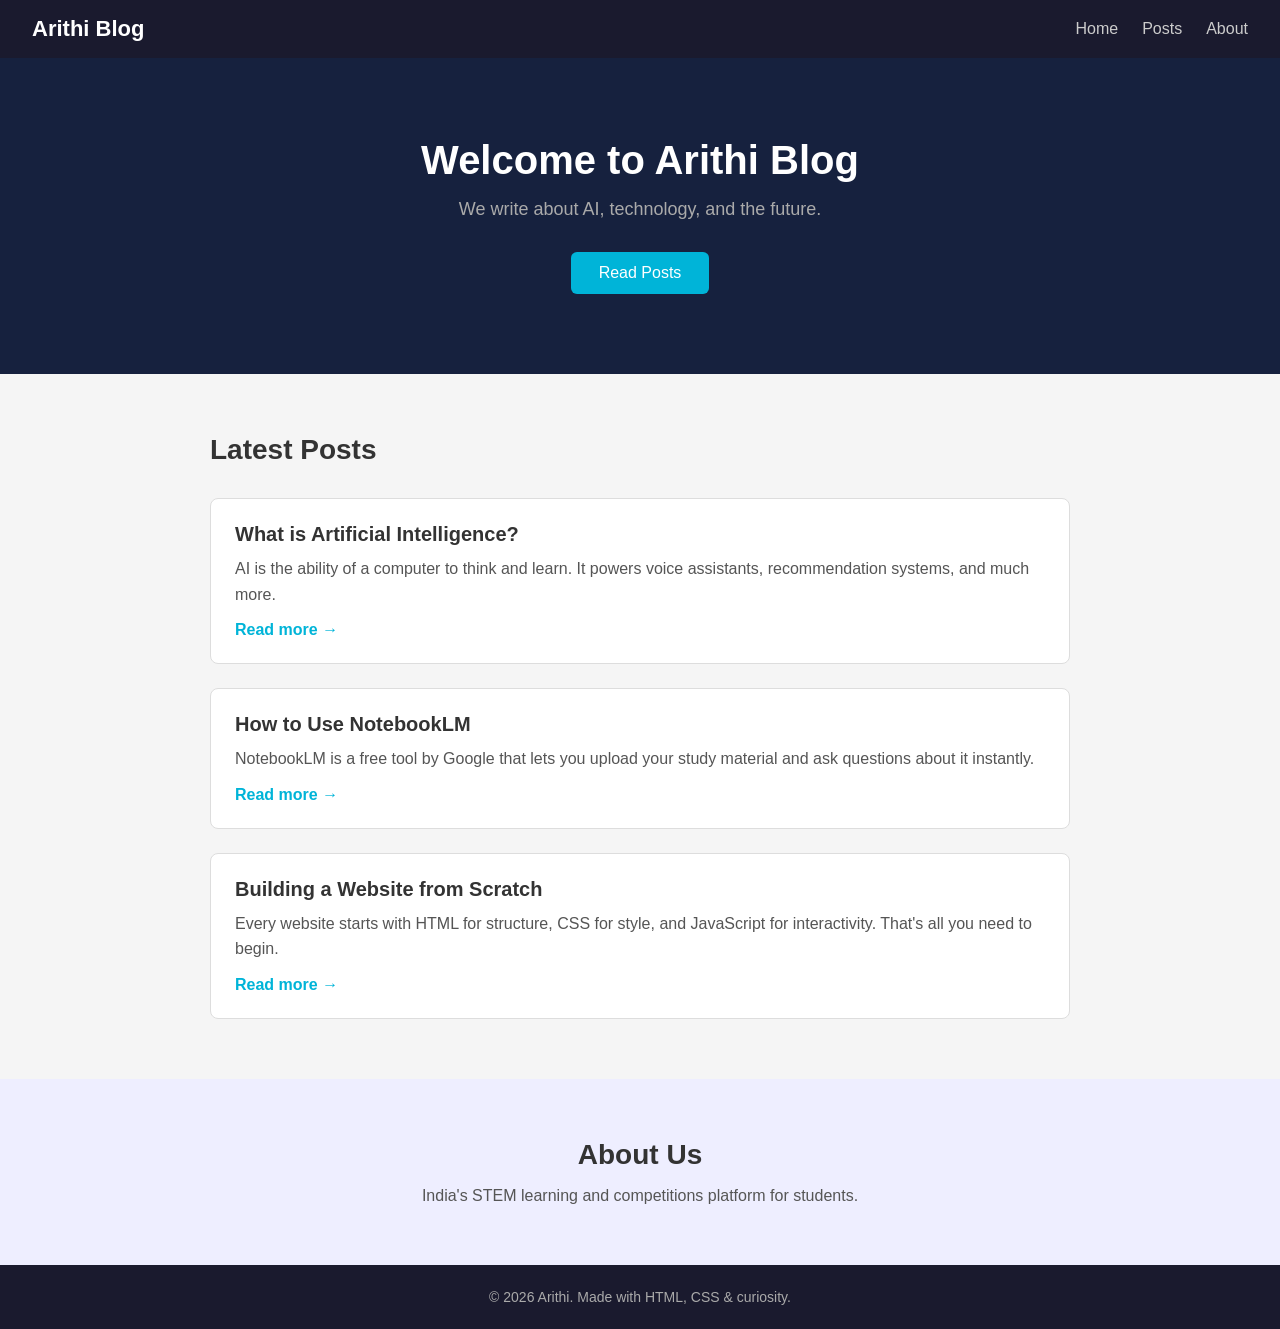
==== commit c961fbf0: "update: add hover effects, fix about text, polish basics" ====
--- a/index.html
+++ b/index.html
@@ -52,7 +52,7 @@
   <!-- ABOUT -->
   <section id="about" class="about">
     <h2>About Us</h2>
-    <p>Arithi is a student-run tech company from NIT Rourkela. We love AI, design, and building cool things.</p>
+    <p>India's STEM learning and competitions platform for students.</p>
   </section>
 
   <!-- FOOTER -->
--- a/style.css
+++ b/style.css
@@ -18,6 +18,8 @@
   display: flex;
   justify-content: space-between;
   align-items: center;
+  position: sticky;
+  top: 0;
 }
 
 .logo {
@@ -36,10 +38,11 @@
   color: #ccc;
   text-decoration: none;
   font-size: 16px;
+  transition: color 0.2s;
 }
 
 nav ul a:hover {
-  color: white;
+  color: #00b4d8;
 }
 
 /* HERO */
@@ -68,10 +71,13 @@
   border-radius: 6px;
   text-decoration: none;
   font-size: 16px;
+  transition: background-color 0.2s, transform 0.2s;
+  display: inline-block;
 }
 
 .btn:hover {
   background-color: #0096c7;
+  transform: translateY(-2px);
 }
 
 /* POSTS */
@@ -92,6 +98,12 @@
   border-radius: 8px;
   padding: 24px;
   margin-bottom: 24px;
+  transition: box-shadow 0.2s, transform 0.2s;
+}
+
+.card:hover {
+  box-shadow: 0 6px 20px rgba(0, 0, 0, 0.1);
+  transform: translateY(-3px);
 }
 
 .card h3 {
@@ -109,6 +121,11 @@
   color: #00b4d8;
   text-decoration: none;
   font-weight: bold;
+  transition: color 0.2s;
+}
+
+.card a:hover {
+  color: #0096c7;
 }
 
 /* ABOUT */
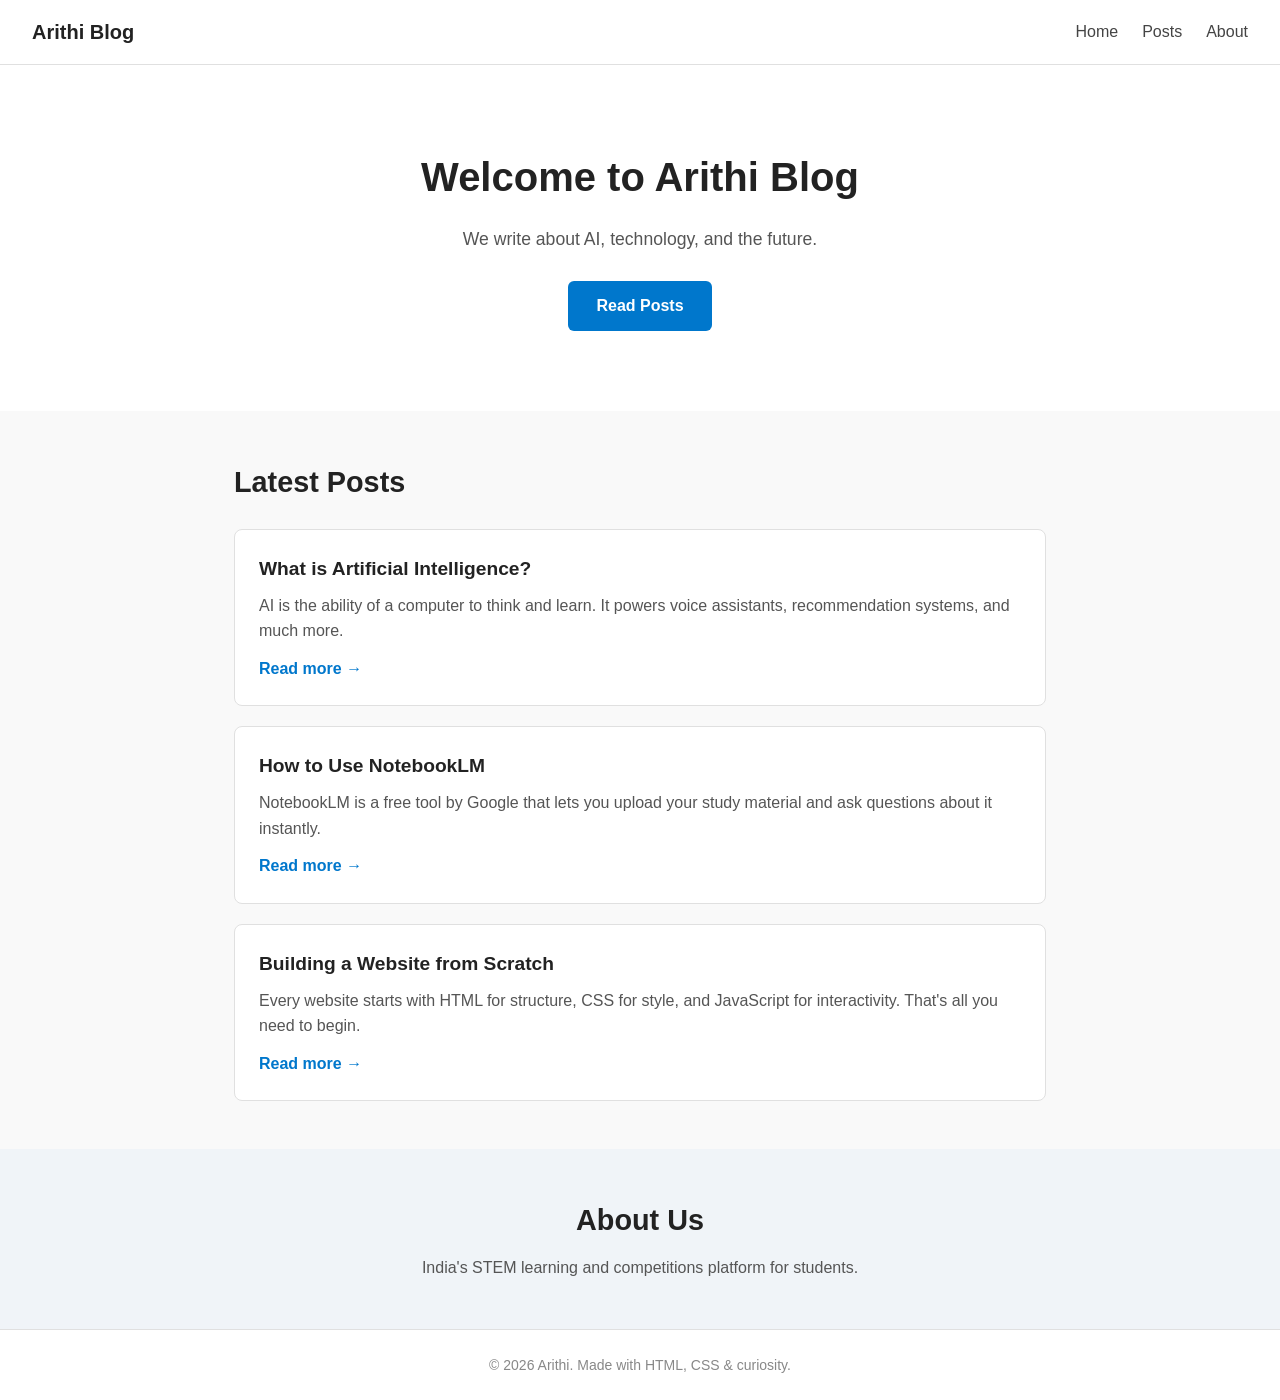
==== commit 15830d79: "fix: double navbar + convert ai-version to light mode" ====
--- a/index.html
+++ b/index.html
@@ -6,10 +6,10 @@
   <title>Arithi Blog</title>
   <link rel="stylesheet" href="style.css" />
 </head>
-<body>
+<body class="simple-site">
 
   <!-- NAVBAR -->
-  <nav>
+  <nav class="simple-nav">
     <div class="logo">Arithi Blog</div>
     <ul>
       <li><a href="#home">Home</a></li>
--- a/style.css
+++ b/style.css
@@ -1,157 +1,71 @@
-/* Basic Reset */
-* {
-  margin: 0;
-  padding: 0;
-  box-sizing: border-box;
+/* Root site styles — scoped to .simple-site to avoid bleeding into ai-version */
+* { box-sizing: border-box; margin: 0; padding: 0; }
+body.simple-site {
+  font-family: Arial, sans-serif;
+  background: #f9f9f9;
+  color: #222;
+  line-height: 1.6;
 }
-
-body {
-  font-family: Arial, sans-serif;
-  background-color: #f5f5f5;
-  color: #333;
-}
-
-/* NAVBAR */
-nav {
-  background-color: #1a1a2e;
-  padding: 16px 32px;
+.simple-nav {
   display: flex;
   justify-content: space-between;
   align-items: center;
+  padding: 16px 32px;
+  background: #fff;
+  border-bottom: 1px solid #e0e0e0;
   position: sticky;
   top: 0;
+  z-index: 100;
 }
-
-.logo {
-  color: white;
-  font-size: 22px;
+.simple-nav .logo { font-weight: bold; font-size: 20px; }
+.simple-nav ul { display: flex; gap: 24px; list-style: none; }
+.simple-nav ul a { text-decoration: none; color: #444; }
+.simple-nav ul a:hover { color: #000; }
+.hero {
+  text-align: center;
+  padding: 80px 24px;
+  background: #fff;
+}
+.hero h1 { font-size: 2.5rem; margin-bottom: 16px; }
+.hero p { font-size: 1.1rem; color: #555; margin-bottom: 28px; }
+.btn {
+  display: inline-block;
+  padding: 12px 28px;
+  background: #0077cc;
+  color: #fff;
+  border-radius: 6px;
+  text-decoration: none;
   font-weight: bold;
 }
-
-nav ul {
-  list-style: none;
-  display: flex;
-  gap: 24px;
+.btn:hover { background: #005fa3; }
+.posts {
+  max-width: 860px;
+  margin: 48px auto;
+  padding: 0 24px;
 }
-
-nav ul a {
-  color: #ccc;
-  text-decoration: none;
-  font-size: 16px;
-  transition: color 0.2s;
-}
-
-nav ul a:hover {
-  color: #00b4d8;
-}
-
-/* HERO */
-.hero {
-  background-color: #16213e;
-  color: white;
-  text-align: center;
-  padding: 80px 20px;
-}
-
-.hero h1 {
-  font-size: 40px;
-  margin-bottom: 16px;
-}
-
-.hero p {
-  font-size: 18px;
-  margin-bottom: 32px;
-  color: #aaa;
-}
-
-.btn {
-  background-color: #00b4d8;
-  color: white;
-  padding: 12px 28px;
-  border-radius: 6px;
-  text-decoration: none;
-  font-size: 16px;
-  transition: background-color 0.2s, transform 0.2s;
-  display: inline-block;
-}
-
-.btn:hover {
-  background-color: #0096c7;
-  transform: translateY(-2px);
-}
-
-/* POSTS */
-.posts {
-  max-width: 900px;
-  margin: 60px auto;
-  padding: 0 20px;
-}
-
-.posts h2 {
-  font-size: 28px;
-  margin-bottom: 32px;
-}
-
+.posts h2 { font-size: 1.8rem; margin-bottom: 24px; }
 .card {
-  background-color: white;
-  border: 1px solid #ddd;
+  background: #fff;
+  border: 1px solid #e0e0e0;
   border-radius: 8px;
   padding: 24px;
-  margin-bottom: 24px;
-  transition: box-shadow 0.2s, transform 0.2s;
+  margin-bottom: 20px;
 }
-
-.card:hover {
-  box-shadow: 0 6px 20px rgba(0, 0, 0, 0.1);
-  transform: translateY(-3px);
+.card h3 { font-size: 1.2rem; margin-bottom: 8px; }
+.card p { color: #555; margin-bottom: 12px; }
+.card a { color: #0077cc; text-decoration: none; font-weight: bold; }
+.about {
+  background: #f0f4f8;
+  padding: 48px 24px;
+  text-align: center;
 }
-
-.card h3 {
-  font-size: 20px;
-  margin-bottom: 10px;
-}
-
-.card p {
-  color: #555;
-  margin-bottom: 14px;
-  line-height: 1.6;
-}
-
-.card a {
-  color: #00b4d8;
-  text-decoration: none;
-  font-weight: bold;
-  transition: color 0.2s;
-}
-
-.card a:hover {
-  color: #0096c7;
-}
-
-/* ABOUT */
-.about {
-  background-color: #eef;
-  text-align: center;
-  padding: 60px 20px;
-}
-
-.about h2 {
-  font-size: 28px;
-  margin-bottom: 16px;
-}
-
-.about p {
-  font-size: 16px;
-  color: #555;
-  max-width: 600px;
-  margin: 0 auto;
-}
-
-/* FOOTER */
+.about h2 { font-size: 1.8rem; margin-bottom: 12px; }
+.about p { color: #555; }
 footer {
-  background-color: #1a1a2e;
-  color: #aaa;
   text-align: center;
   padding: 24px;
+  background: #fff;
+  border-top: 1px solid #e0e0e0;
+  color: #888;
   font-size: 14px;
 }
